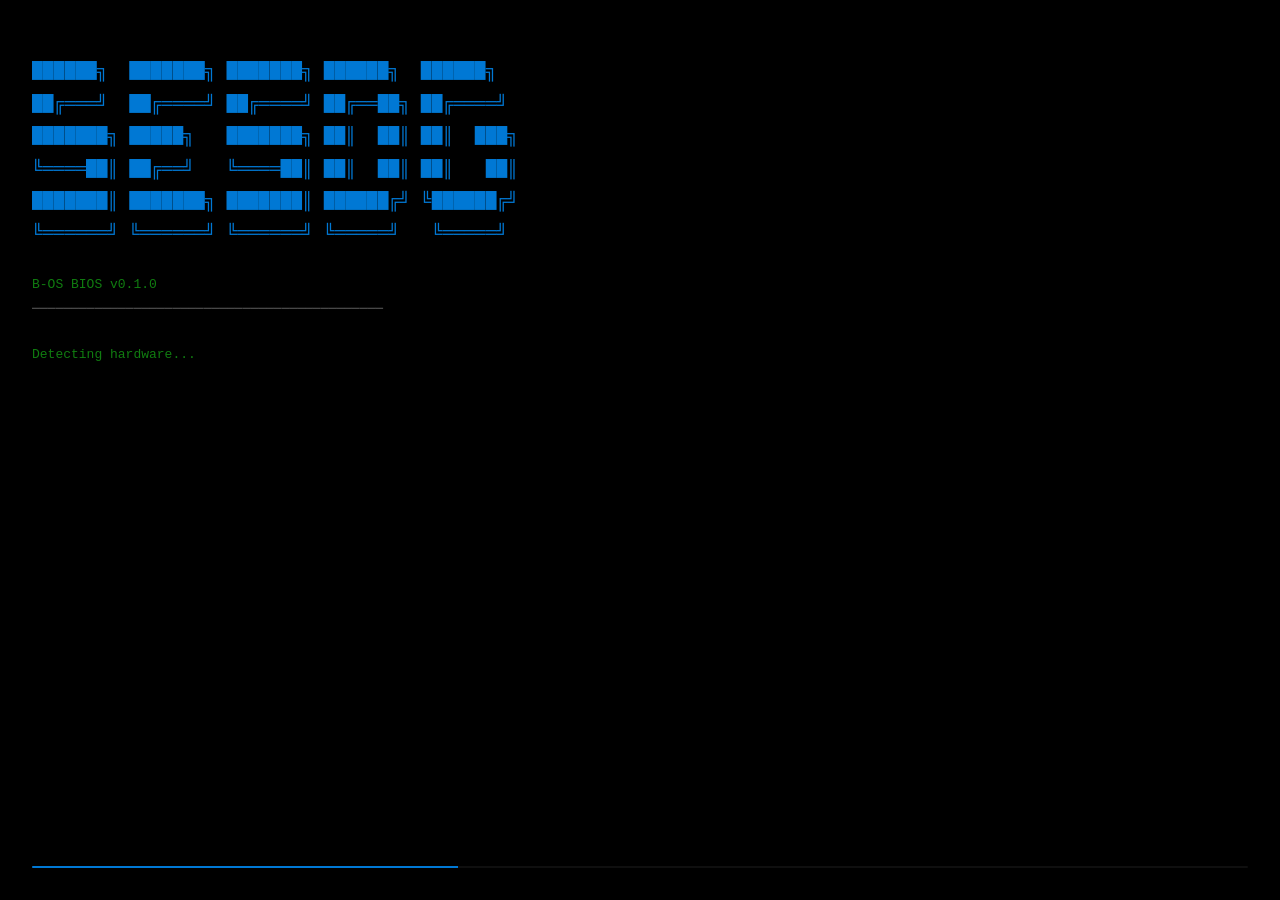
==== os/index.html @ a85a30c1 "fix(os): restore desktop initialization Ultraworked with [Sisyphus](https://github.com/code-yeongyu/" ====
<!DOCTYPE html>
<html lang="en">
<head>
<meta charset="UTF-8">
<meta name="viewport" content="width=device-width, initial-scale=1.0">
<meta name="theme-color" content="#202020">
<meta name="mobile-web-app-capable" content="yes">
<meta name="apple-mobile-web-app-capable" content="yes">
<meta name="apple-mobile-web-app-status-bar-style" content="black-translucent">
<meta name="apple-mobile-web-app-title" content="B-OS">
<link rel="manifest" href="manifest.json">
<title>B-OS Desktop</title>
<link rel="stylesheet" href="css/os.css">
</head>
<body>

<!-- ═══════════════════════════════════════════════════
     MOBILE BLOCK
     ═══════════════════════════════════════════════════ -->
<div id="mobileBlock">
  <div class="mob-icon">&#9881;</div>
  <div class="mob-title">B-OS Requires a Desktop</div>
  <div class="mob-sub">
    This operating system is built for desktop browsers.<br>
    Please open on a device with a screen width of 1024px or more.
  </div>
</div>

<!-- ═══════════════════════════════════════════════════
     BOOT SCREEN
     ═══════════════════════════════════════════════════ -->
<div id="bootOverlay">
  <div id="bootText"></div>
  <div class="boot-progress-wrap"><div class="boot-progress-bar" id="bootProgress"></div></div>
</div>

<!-- ═══════════════════════════════════════════════════
     DESKTOP
     ═══════════════════════════════════════════════════ -->
<div id="desktop">
  <div id="desktopWallpaper"></div>
  <canvas id="particleCanvas"></canvas>
  <div id="desktopGrid"></div>
  <div id="desktopNoise"></div>
  <div id="desktopOrb"></div>
  <div id="desktopIcons"></div>
  <div id="windowContainer"></div>
</div>

<!-- ═══════════════════════════════════════════════════
     EXIT BUTTON
     ═══════════════════════════════════════════════════ -->
<button id="exitButton" aria-label="Exit B-OS" title="Exit B-OS">
  <svg width="16" height="16" viewBox="0 0 24 24" fill="none" stroke="currentColor" stroke-width="2" stroke-linecap="round" stroke-linejoin="round">
    <path d="M9 21H5a2 2 0 01-2-2V5a2 2 0 012-2h4"/>
    <polyline points="16 17 21 12 16 7"/>
    <line x1="21" y1="12" x2="9" y2="12"/>
  </svg>
</button>

<!-- ═══════════════════════════════════════════════════
     CONFIRMATION DIALOG
     ═══════════════════════════════════════════════════ -->
<div id="confirmOverlay">
  <div id="confirmDialog" role="dialog" aria-modal="true" aria-labelledby="confirmTitle" aria-describedby="confirmDescription">
    <div class="dlg-icon">&#9211;</div>
    <div class="dlg-title" id="confirmTitle">Return to host OS?</div>
    <div class="dlg-body" id="confirmDescription">This will close B-OS and navigate back to the landing page.</div>
    <div class="dlg-actions">
      <button class="dlg-btn dlg-btn--yes" id="confirmYes">Yes, Exit</button>
      <button class="dlg-btn dlg-btn--no" id="confirmNo">Stay</button>
    </div>
  </div>
</div>

<div id="shutdownOverlay">
  <div class="shutdown-icon">⏻</div>
  <div id="shutdownText" class="shutdown-msg">Shutting down...</div>
</div>

<div id="loginOverlay">
  <div style="text-align:center;margin-bottom:32px;">
    <div id="lockTime" class="lock-time"></div>
    <div id="lockDate" class="lock-date"></div>
  </div>
  <div id="loginBox">
    <div style="text-align:center;margin-bottom:24px;">
      <div class="lock-avatar">☁️</div>
      <div class="lock-username">B-CLOUD</div>
      <div id="loginMsg" class="lock-subtitle">Sign in to your account</div>
    </div>
    <input id="loginUser" class="login-field" type="text" placeholder="Username">
    <input id="loginPass" class="login-field" type="password" placeholder="Password">
    <button id="loginBtn" class="login-btn">Unlock</button>
    <div id="loginError"></div>
  </div>
</div>

<!-- ═══════════════════════════════════════════════════
     TASKBAR
     ═══════════════════════════════════════════════════ -->
<div id="taskbar">
  <button id="startBtn" aria-label="Open Start menu" title="Start Menu">&#8862;</button>
  <div id="taskbarSearch">
    <span class="taskbar-search-icon">&#128269;</span>
    <input id="searchInput" type="text" placeholder="Type to search..." autocomplete="off">
  </div>
  <div id="taskbarWindows"></div>
  <div id="systemTray">
      <div id="trayNetwork" class="tray-item" title="Network">📶</div>
      <div id="trayVolume" class="tray-item" title="Volume">
        <span id="volIcon">&#128266;</span>
        <div id="volSlider"><input id="volRange" type="range" min="0" max="100" value="70"></div>
      </div>
      <div id="trayBattery" class="tray-item" title="Battery">🔋 100%</div>
      <div id="trayWeather" class="tray-item" title="Weather">
        <span id="weatherIcon">☀️</span>
        <span id="weatherTemp">72°</span>
      </div>
      <div id="trayBackend" title="Backend status">
        <div id="backendDot"></div>
        <span id="backendLabel">offline</span>
        <div id="backendTooltip">Backend: checking...</div>
      </div>
      <div id="trayClock" class="tray-item" title="Click for calendar">00:00:00</div>
      <div id="trayPower" title="Power">
        <span style="font-size:14px;">&#9210;</span>
        <div id="powerMenu">
          <div class="power-item" data-action="lock">🔒 Lock</div>
          <div class="power-item" data-action="sleep">😴 Sleep</div>
          <div class="power-item" data-action="restart">🔄 Restart</div>
          <div class="power-item" data-action="shutdown">⏻ Shut Down</div>
        </div>
      </div>
    </div>
  </div>

  <div id="calendarPopup">
    <div id="calDate" class="cal-title"></div>
    <div id="calGrid" class="cal-grid"></div>
  </div>

  <div id="toastContainer"></div>

  <div id="altTabOverlay">
    <div id="altTabContent"></div>
  </div>

  <div id="desktopContextMenu">
    <div class="ctx-item" data-action="refresh">🔄 Refresh</div>
    <div class="ctx-item" data-action="settings">⚙ Open Settings</div>
    <div class="ctx-sep"></div>
    <div class="ctx-item" data-action="terminal">>_ New Terminal</div>
    <div class="ctx-item" data-action="files">📁 Open Files</div>
  </div>

<!-- ═══════════════════════════════════════════════════
     START MENU
     ═══════════════════════════════════════════════════ -->
<div id="startMenu">
  <div id="startMenuHeader">
    <div class="menu-label">Applications</div>
  </div>
  <div id="startMenuApps"></div>
  <div id="startMenuFooter">
    <span>B-OS v0.1</span>
    <div class="startMenu-power-btn" id="startMenuPower" title="Power options">
      <span class="power-label">⏻ Power</span>
    </div>
  </div>
</div>

<!-- ═══════════════════════════════════════════════════
     API CLIENT
     ═══════════════════════════════════════════════════ -->
<script src="js/api.js"></script>
<script src="js/filesystem.js"></script>
<script src="js/event-bus.js"></script>
<script src="js/process-manager.js"></script>

<!-- ═══════════════════════════════════════════════════
     B-OS CORE
     ═══════════════════════════════════════════════════ -->
<script>
(function() {
  'use strict';

  /* ─────────────────────────────────────────────────
     BOS GLOBAL OBJECT
     ───────────────────────────────────────────────── */
  window.BOS = {
    _windows: {},
    _apps: [],
    _nextId: 1,
    _nextZ: 200,
    _focusedId: null,
    _startMenuOpen: false,

    registerApp: function(app) {
      if (!app || !app.id || !app.name) return false;
      if (this._apps.some(function(e) { return e.id === app.id; })) return false;
      this._apps.push(app);
      this._renderDesktopIcons();
      this._renderStartMenu();
    },

    createWindow: function(opts) {
      /* opts: { title, icon, width, height, content, onClose, x, y } */
      var id = 'win_' + (this._nextId++);
      var w = opts.width || 700;
      var h = opts.height || 480;
      var x = opts.x != null ? opts.x : Math.max(40, (window.innerWidth - w) / 2 + Math.random() * 60 - 30);
      var y = opts.y != null ? opts.y : Math.max(20, (window.innerHeight - h - 48) / 2 + Math.random() * 40 - 20);

      /* Clamp within viewport */
      x = Math.max(0, Math.min(x, window.innerWidth - 100));
      y = Math.max(0, Math.min(y, window.innerHeight - 48 - 80));

      this._windows[id] = {
        id: id,
        title: opts.title || 'Untitled',
        icon: opts.icon || '&#9632;',
        x: x, y: y, w: w, h: h,
        minW: opts.minWidth || 320,
        minH: opts.minHeight || 200,
        content: opts.content || '',
        onClose: opts.onClose || null,
        minimized: false,
        maximized: false,
        prevRect: null
      };

      this._renderWindow(id);
      this._updateTaskbar();
      this._renderDesktopIcons();
      this.focusWindow(id);
      this.closeStartMenu();

      return document.getElementById(id);
    },

    closeWindow: function(id) {
      var win = this._windows[id];
      if (!win) return;
      var el = document.getElementById(id);
      if (el) {
        el.classList.add('closing');
        el.addEventListener('animationend', function() {
          el.remove();
        });
      }
      /* Remove document-level event listeners */
      if (win._docListeners) {
        win._docListeners.forEach(function(l) {
          document.removeEventListener(l.type, l.fn);
        });
      }
      if (win.onClose) win.onClose(id);
      delete this._windows[id];
      if (this._focusedId === id) {
        this._focusedId = null;
        var visibleWins = Object.values(this._windows).filter(function(w) { return !w.minimized; });
        if (visibleWins.length > 0) {
          var topWin = visibleWins.reduce(function(a, b) { return (b._zIdx||0) > (a._zIdx||0) ? b : a; });
          this.focusWindow(topWin.id);
        }
      }
      this._updateTaskbar();
      this._renderDesktopIcons();
    },

    focusWindow: function(id) {
      var win = this._windows[id];
      if (!win || win.minimized) return;

      this._nextZ++;
      win._zIdx = this._nextZ;
      win._lastFocused = Date.now();
      var el = document.getElementById(id);
      if (el) el.style.zIndex = this._nextZ;

      this._focusedId = id;
      document.querySelectorAll('.bos-window').forEach(function(w) {
        w.classList.remove('focused');
      });
      if (el) el.classList.add('focused');

      this._updateTaskbar();
    },

    minimizeWindow: function(id) {
      var self = this;
      var win = this._windows[id];
      if (!win) return;
      var el = document.getElementById(id);
      if (el) {
        el.classList.add('minimizing');
        el.addEventListener('animationend', function handler() {
          el.removeEventListener('animationend', handler);
          el.style.display = 'none';
          el.classList.remove('minimizing');
        });
      }
      win.minimized = true;
      if (this._focusedId === id) {
        this._focusedId = null;
        var found = false;
        Object.keys(this._windows).forEach(function(kid) {
          if (!found && kid !== id && !self._windows[kid].minimized) {
            found = true;
            self.focusWindow(kid);
          }
        });
      }
      this._updateTaskbar();
    },

    restoreWindow: function(id) {
      var win = this._windows[id];
      if (!win) return;
      var el = document.getElementById(id);
      if (el) {
        el.style.display = '';
        el.classList.add('restoring');
        el.addEventListener('animationend', function handler() {
          el.removeEventListener('animationend', handler);
          el.classList.remove('restoring');
        });
      }
      win.minimized = false;
      this.focusWindow(id);
    },

    maximizeWindow: function(id) {
      var win = this._windows[id];
      if (!win) return;
      var el = document.getElementById(id);
      if (!el) return;

      if (win.maximized) {
        if (win.prevRect) { win.x = win.prevRect.x; win.y = win.prevRect.y; win.w = win.prevRect.w; win.h = win.prevRect.h; }
        win.maximized = false;
        this._applyWindowRect(id);
        el.style.borderRadius = '';
        var maxBtn = el.querySelector('.win-max');
        if (maxBtn) { maxBtn.innerHTML = '&#9723;'; maxBtn.title = 'Maximize'; }
      } else {
        win.prevRect = { x: win.x, y: win.y, w: win.w, h: win.h };
        win.x = 0; win.y = 0;
        win.w = window.innerWidth;
        win.h = window.innerHeight - getTaskbarHeight();
        win.maximized = true;
        this._applyWindowRect(id);
        el.style.borderRadius = '0';
        var maxBtn2 = el.querySelector('.win-max');
        if (maxBtn2) { maxBtn2.innerHTML = '&#10064;'; maxBtn2.title = 'Restore'; }
      }
    },

    _applyWindowRect: function(id) {
      var win = this._windows[id];
      var el = document.getElementById(id);
      if (!win || !el) return;
      el.style.left = win.x + 'px';
      el.style.top = win.y + 'px';
      el.style.width = win.w + 'px';
      el.style.height = win.h + 'px';
    },

    setWindowContent: function(id, node) {
      var win = this._windows[id];
      if (!win) return;
      var body = document.querySelector('#' + id + ' .win-body');
      if (!body) return;
      if (typeof node === 'string') {
        win.content = node;
        body.innerHTML = node;
      } else {
        win.content = '';
        body.replaceChildren(node);
      }
    },

    updateWindowTitle: function(id, title) {
      var win = this._windows[id];
      if (!win) return;
      win.title = title;
      var titleEl = document.querySelector('#' + id + ' .win-titlebar-title');
      if (titleEl) titleEl.textContent = title;
      this._updateTaskbar();
    },

    getBackendStatus: function() {
      if (typeof API !== 'undefined' && API.health) {
        return API.health();
      }
      return Promise.resolve({ status: 'offline' });
    },

    /* ── Internal: Render a window ── */
    _renderWindow: function(id) {
      var win = this._windows[id];
      var container = document.getElementById('windowContainer');

      var el = document.createElement('div');
      el.id = id;
      el.className = 'bos-window';
      el.style.left = win.x + 'px';
      el.style.top = win.y + 'px';
      el.style.width = win.w + 'px';
      el.style.height = win.h + 'px';
      el.style.zIndex = this._nextZ;

      el.innerHTML =
        '<div class="win-titlebar" data-win="' + id + '">' +
          '<span class="win-titlebar-icon">' + win.icon + '</span>' +
          '<span class="win-titlebar-title">' + this._escHtml(win.title) + '</span>' +
          '<div class="win-controls">' +
            '<button class="win-ctrl-btn win-min" title="Minimize">&#9472;</button>' +
            '<button class="win-ctrl-btn win-max" title="Maximize">&#9723;</button>' +
            '<button class="win-ctrl-btn win-close" title="Close">&#10005;</button>' +
          '</div>' +
        '</div>' +
        '<div class="win-body">' + win.content + '</div>' +
        '<div class="win-resize n" data-dir="n"></div>' +
        '<div class="win-resize s" data-dir="s"></div>' +
        '<div class="win-resize e" data-dir="e"></div>' +
        '<div class="win-resize w" data-dir="w"></div>' +
        '<div class="win-resize ne" data-dir="ne"></div>' +
        '<div class="win-resize nw" data-dir="nw"></div>' +
        '<div class="win-resize se" data-dir="se"></div>' +
        '<div class="win-resize sw" data-dir="sw"></div>';

      container.appendChild(el);
      this._attachWindowEvents(id, el);
    },

    /* ── Internal: Attach window drag/resize/button events ── */
    _attachWindowEvents: function(id, el) {
      var self = this;
      var win = this._windows[id];
      win._docListeners = [];

      /* Click to focus */
      el.addEventListener('mousedown', function(e) {
        self.focusWindow(id);
        self.closeStartMenu();
      });

      /* Title bar buttons */
      el.querySelector('.win-min').addEventListener('click', function(e) {
        e.stopPropagation();
        self.minimizeWindow(id);
      });

      el.querySelector('.win-max').addEventListener('click', function(e) {
        e.stopPropagation();
        self.maximizeWindow(id);
      });

      el.querySelector('.win-close').addEventListener('click', function(e) {
        e.stopPropagation();
        self.closeWindow(id);
      });

      /* Double-click title to maximize */
      el.querySelector('.win-titlebar').addEventListener('dblclick', function(e) {
        if (e.target.closest('.win-controls')) return;
        self.maximizeWindow(id);
      });

      /* Dragging */
      var titlebar = el.querySelector('.win-titlebar');
      var dragging = false;
      var dragOffsetX, dragOffsetY;

      titlebar.addEventListener('mousedown', function(e) {
        if (e.target.closest('.win-controls')) return;
        if (win.maximized) return;
        dragging = true;
        dragOffsetX = e.clientX - win.x;
        dragOffsetY = e.clientY - win.y;
        document.body.style.cursor = 'grabbing';
        e.preventDefault();
      });

      var dragMove = function(e) {
        if (!dragging) return;
        win.x = Math.max(-win.w + 100, Math.min(window.innerWidth - 100, e.clientX - dragOffsetX));
        win.y = Math.max(0, Math.min(window.innerHeight - 48 - 32, e.clientY - dragOffsetY));
        el.style.left = win.x + 'px';
        el.style.top = win.y + 'px';
      };
      var dragUp = function() {
        if (dragging) {
          dragging = false;
          document.body.style.cursor = '';
        }
      };
      document.addEventListener('mousemove', dragMove);
      document.addEventListener('mouseup', dragUp);
      win._docListeners.push({ type: 'mousemove', fn: dragMove });
      win._docListeners.push({ type: 'mouseup', fn: dragUp });

      /* Resizing */
      var resizeHandles = el.querySelectorAll('.win-resize');
      resizeHandles.forEach(function(handle) {
        var dir = handle.getAttribute('data-dir');
        var resizing = false;
        var startX, startY, startW, startH, startLeft, startTop;

        handle.addEventListener('mousedown', function(e) {
          if (win.maximized) return;
          resizing = true;
          startX = e.clientX;
          startY = e.clientY;
          startW = win.w;
          startH = win.h;
          startLeft = win.x;
          startTop = win.y;
          e.preventDefault();
          e.stopPropagation();
        });

        var resizeMove = function(e) {
          if (!resizing) return;
          var dx = e.clientX - startX;
          var dy = e.clientY - startY;

          if (dir.indexOf('e') !== -1) {
            win.w = Math.max(win.minW, startW + dx);
          }
          if (dir.indexOf('w') !== -1) {
            var newW = Math.max(win.minW, startW - dx);
            win.x = startLeft + (startW - newW);
            win.w = newW;
          }
          if (dir.indexOf('s') !== -1) {
            win.h = Math.max(win.minH, startH + dy);
          }
          if (dir.indexOf('n') !== -1) {
            var newH = Math.max(win.minH, startH - dy);
            win.y = startTop + (startH - newH);
            win.h = newH;
          }

          el.style.left = win.x + 'px';
          el.style.top = win.y + 'px';
          el.style.width = win.w + 'px';
          el.style.height = win.h + 'px';
        };
        var resizeUp = function() {
          resizing = false;
        };
        document.addEventListener('mousemove', resizeMove);
        document.addEventListener('mouseup', resizeUp);
        win._docListeners.push({ type: 'mousemove', fn: resizeMove });
        win._docListeners.push({ type: 'mouseup', fn: resizeUp });
      });
    },

    /* ── Internal: Render desktop icons from registered apps ── */
    _renderDesktopIcons: function() {
      var container = document.getElementById('desktopIcons');
      container.innerHTML = '';
      var self = this;
      this._apps.forEach(function(app) {
        var icon = document.createElement('div');
        icon.className = 'desktop-icon';
        icon.innerHTML =
          '<div class="icon-glyph">' + (app.icon || '&#9632;') + '</div>' +
          '<div class="icon-label">' + self._escHtml(app.name) + '</div>';
        icon.addEventListener('click', function() {
          if (app.launch) app.launch();
        });
        container.appendChild(icon);
      });
    },

    /* ── Internal: Render start menu apps ── */
    _renderStartMenu: function() {
      var container = document.getElementById('startMenuApps');
      container.innerHTML = '';
      var self = this;
      this._apps.forEach(function(app) {
        var item = document.createElement('div');
        item.className = 'start-menu-app';
        item.innerHTML =
          '<div class="sma-icon">' + (app.icon || '&#9632;') + '</div>' +
          '<div class="sma-name">' + self._escHtml(app.name) + '</div>' +
          (app.category ? '<div class="sma-cat">' + self._escHtml(app.category) + '</div>' : '');
        item.addEventListener('click', function() {
          self.closeStartMenu();
          if (app.launch) app.launch();
        });
        container.appendChild(item);
      });
    },

    /* ── Internal: Update taskbar buttons ── */
    _updateTaskbar: function() {
      var container = document.getElementById('taskbarWindows');
      container.innerHTML = '';
      var self = this;
      Object.keys(this._windows).forEach(function(id) {
        var win = self._windows[id];
        var btn = document.createElement('div');
        btn.className = 'taskbar-win-btn' + (self._focusedId === id && !win.minimized ? ' focused' : '');
        btn.innerHTML =
          '<span class="tb-icon">' + win.icon + '</span>' +
          '<span class="tb-title">' + self._escHtml(win.title) + '</span>';
        btn.addEventListener('click', function() {
          if (win.minimized) {
            self.restoreWindow(id);
          } else if (self._focusedId === id) {
            self.minimizeWindow(id);
          } else {
            self.focusWindow(id);
          }
        });
        container.appendChild(btn);
      });
    },

    /* ── Internal: Start menu toggle ── */
    toggleStartMenu: function() {
      if (this._startMenuOpen) {
        this.closeStartMenu();
      } else {
        this.openStartMenu();
      }
    },

    openStartMenu: function() {
      this._startMenuOpen = true;
      document.getElementById('startMenu').classList.add('open');
      document.getElementById('startBtn').classList.add('active');
    },

    closeStartMenu: function() {
      this._startMenuOpen = false;
      document.getElementById('startMenu').classList.remove('open');
      document.getElementById('startBtn').classList.remove('active');
    },

    /* ── Utility ── */
    _escHtml: function(str) {
      var div = document.createElement('div');
      div.textContent = str;
      return div.innerHTML;
    }
  };

  function getTaskbarHeight() {
    return parseFloat(getComputedStyle(document.documentElement).getPropertyValue('--taskbar-h')) || 48;
  }

  window.addEventListener('resize', function() {
    Object.values(BOS._windows).forEach(function(win) {
      if (!win.maximized) return;
      win.w = window.innerWidth;
      win.h = window.innerHeight - getTaskbarHeight();
      BOS._applyWindowRect(win.id);
    });
  });

  /* ─────────────────────────────────────────────────
     BOOT SEQUENCE
     ───────────────────────────────────────────────── */
  var bootLines = [
    { text: '', cls: '' },
    { text: '██████╗  ███████╗ ███████╗ ██████╗  ██████╗  ', cls: 'logo' },
    { text: '██╔═══╝  ██╔════╝ ██╔════╝ ██╔══██╗ ██╔════╝  ', cls: 'logo' },
    { text: '███████╗ █████╗   ███████╗ ██║  ██║ ██║  ███╗ ', cls: 'logo' },
    { text: '╚════██║ ██╔══╝   ╚════██║ ██║  ██║ ██║   ██║ ', cls: 'logo' },
    { text: '███████║ ███████╗ ███████║ ██████╔╝ ╚██████╔╝ ', cls: 'logo' },
    { text: '╚══════╝ ╚══════╝ ╚══════╝ ╚═════╝   ╚═════╝  ', cls: 'logo' },
    { text: '', cls: '' },
    { text: 'B-OS BIOS v0.1.0', cls: '' },
    { text: '─────────────────────────────────────────────', cls: 'dim' },
    { text: '', cls: '' },
    { text: 'Detecting hardware...', cls: '' },
    { text: '  CPU:     Web Runtime Engine', cls: 'dim' },
    { text: '  RAM:     ' + (navigator.deviceMemory || '?') + ' GB allocated', cls: 'dim' },
    { text: '  Display: ' + window.innerWidth + 'x' + window.innerHeight, cls: 'dim' },
    { text: '  Browser: ' + navigator.userAgent.split(') ').pop(), cls: 'dim' },
    { text: '', cls: '' },
    { text: 'Loading kernel modules..........', cls: '' },
    { text: '  [OK] Window Manager (bwm)', cls: 'ok' },
    { text: '  [OK] Virtual File System (vfs)', cls: 'ok' },
    { text: '  [OK] Terminal (bsh)', cls: 'ok' },
    { text: '  [OK] Desktop Environment (bde)', cls: 'ok' },
    { text: '', cls: '' },
      { text: 'Connecting to backend...........', cls: '' },
      { text: '  [....] API gateway check pending', cls: 'dim', id: 'bootBackendStatus' },
      { text: '', cls: '' },
    { text: 'Initializing applications.......', cls: '' },
    { text: '  [OK] App registry loaded', cls: 'ok' },
    { text: '', cls: '' },
    { text: 'All systems nominal. Welcome.', cls: '' },
    { text: '', cls: '' },
    { text: 'Launching desktop...', cls: '' },
    { text: '', cls: '' },
    { text: '> _', cls: '' }
  ];

  var bootText = document.getElementById('bootText');
  var bootProgress = document.getElementById('bootProgress');
  var bootOverlay = document.getElementById('bootOverlay');
  var bootIndex = 0;
  var totalBootTime = 2800;
  var lineInterval = totalBootTime / bootLines.length;

  function typeBootLine() {
    if (bootIndex < bootLines.length) {
      var line = bootLines[bootIndex];
      var span = document.createElement('span');
      if (line.cls) { span.className = line.cls; }
      if (line.id) { span.id = line.id; }
      span.textContent = line.text + '\n';
      bootText.appendChild(span);

      /* Keep scrolled to bottom */
      bootText.scrollTop = bootText.scrollHeight;

      bootProgress.style.width = Math.round(((bootIndex + 1) / bootLines.length) * 100) + '%';
      bootIndex++;
      setTimeout(typeBootLine, lineInterval);
    } else {
      setTimeout(function() {
        bootOverlay.classList.add('hidden');
        document.getElementById('desktop').classList.add('visible');
        document.getElementById('taskbar').classList.add('visible');
        document.getElementById('exitButton').classList.add('visible');
        try { initParticles(); } catch(e) {}
        restoreSettings();
        requestFullscreen();
        if (typeof API !== 'undefined' && API.health) {
          API.health().then(function(r) {
            var line = document.getElementById('bootBackendStatus');
            if (!line) return;
            if (r.status === 'ok') {
              line.textContent = '  [OK] API gateway reachable';
              line.className = 'ok';
            } else {
              line.textContent = '  [WARN] Backend offline';
              line.className = 'warn';
            }
          }).catch(function() {
            var line2 = document.getElementById('bootBackendStatus');
            if (line2) { line2.textContent = '  [WARN] Backend unreachable'; line2.className = 'warn'; }
          });
        }
      }, 500);
    }
  }

  setTimeout(typeBootLine, 200);

  /* ─────────────────────────────────────────────────
     THEME / WALLPAPER / FONT — Applied from Settings
     ───────────────────────────────────────────────── */

  /* Theme definitions — used by both index.html and Settings app */
  var THEME_MAP = {
    windows:   { accent: '#0078d4', secondary: '#005a9e' },
    cyberpunk: { accent: '#00f0ff', secondary: '#ff00ff' },
    aurora:    { accent: '#00ff88', secondary: '#ffaa00' },
    dark:      { accent: '#9999cc', secondary: '#555580' }
  };

  function applyTheme(theme) {
    var root = document.documentElement;
    var t = THEME_MAP[theme] || THEME_MAP.windows;
    root.style.setProperty('--cyan', t.accent);
    root.style.setProperty('--cyan-dim', t.accent + '66');
    root.style.setProperty('--cyan-ghost', t.accent + '18');
    root.style.setProperty('--magenta', t.secondary);
    root.style.setProperty('--magenta-dim', t.secondary + '55');
    root.style.setProperty('--magenta-ghost', t.secondary + '12');
    /* Also update accent-dependent colors */
    root.style.setProperty('--win-border-active', t.accent);
  }
  window.applyTheme = applyTheme;

  function applyWallpaper(wp) {
    var wallpaper = document.getElementById('desktopWallpaper');
    var canvas = document.getElementById('particleCanvas');
    var grid = document.getElementById('desktopGrid');
    var noise = document.getElementById('desktopNoise');
    var orb = document.getElementById('desktopOrb');

    /* Remove all wp-* classes */
    if (wallpaper) {
      wallpaper.className = '';
    }

    if (wp === 'solid-blue') {
      /* Windows default — solid dark blue gradient */
      if (wallpaper) wallpaper.style.background = '';
      if (canvas) canvas.style.display = 'none';
      if (grid) grid.style.display = 'none';
      if (noise) noise.style.display = 'none';
      if (orb) orb.style.display = 'none';
    } else if (wp === 'particles') {
      if (wallpaper) { wallpaper.className = 'wp-particles'; wallpaper.style.background = ''; }
      if (canvas) canvas.style.display = '';
      if (grid) grid.style.display = '';
      if (noise) noise.style.display = '';
      if (orb) orb.style.display = '';
    } else if (wp === 'grid') {
      if (wallpaper) { wallpaper.className = 'wp-grid'; wallpaper.style.background = ''; }
      if (canvas) canvas.style.display = 'none';
      if (grid) grid.style.display = '';
      if (noise) noise.style.display = 'none';
      if (orb) orb.style.display = 'none';
    } else {
      /* 'none' or unknown */
      if (wallpaper) { wallpaper.className = 'wp-none'; wallpaper.style.background = ''; }
      if (canvas) canvas.style.display = 'none';
      if (grid) grid.style.display = 'none';
      if (noise) noise.style.display = 'none';
      if (orb) orb.style.display = 'none';
    }
  }
  window.applyWallpaper = applyWallpaper;

  function applyFontSize(size) {
    document.documentElement.style.setProperty('--text-base', size + 'px');
    /* Propagate to all existing app windows and their content */
    document.querySelectorAll('.bos-app, .win-body').forEach(function(el) {
      el.style.fontSize = size + 'px';
    });
  }
  window.applyFontSize = applyFontSize;

  function restoreSettings() {
    try {
      var raw = localStorage.getItem('bos-settings');
      if (!raw) return;
      var s = JSON.parse(raw);
      if (s.theme) applyTheme(s.theme);
      if (s.wallpaper) applyWallpaper(s.wallpaper);
      if (s.fontSize) applyFontSize(s.fontSize);
    } catch(e) {}
  }

  function requestFullscreen() {
    var el = document.documentElement;
    if (el.requestFullscreen) {
      el.requestFullscreen().catch(function(){});
    } else if (el.webkitRequestFullscreen) {
      el.webkitRequestFullscreen();
    }
  }

  /* ─────────────────────────────────────────────────
     PARTICLE CANVAS
     ───────────────────────────────────────────────── */
  var particlesRunning = true;
  function initParticles() {
    var canvas = document.getElementById('particleCanvas');
    var ctx = canvas.getContext('2d');
    var particles = [];
    var PARTICLE_COUNT = 50;
    var W, H;

    function resize() {
      W = canvas.width = window.innerWidth;
      H = canvas.height = window.innerHeight - 48;
    }

    resize();
    window.addEventListener('resize', resize);

    for (var i = 0; i < PARTICLE_COUNT; i++) {
      particles.push({
        x: Math.random() * W,
        y: Math.random() * H,
        r: Math.random() * 1.5 + 0.5,
        vx: (Math.random() - 0.5) * 0.3,
        vy: (Math.random() - 0.5) * 0.3,
        alpha: Math.random() * 0.4 + 0.1,
        color: Math.random() > 0.7 ? '#ff00ff' : '#00f0ff'
      });
    }

    function draw() {
      requestAnimationFrame(draw);
      if (!particlesRunning) return;
      if (document.hidden) return;
      if (canvas.style.display === 'none') return;
      ctx.clearRect(0, 0, W, H);
      particles.forEach(function(p) {
        p.x += p.vx;
        p.y += p.vy;
        if (p.x < 0) p.x = W;
        if (p.x > W) p.x = 0;
        if (p.y < 0) p.y = H;
        if (p.y > H) p.y = 0;
        ctx.beginPath();
        ctx.arc(p.x, p.y, p.r, 0, Math.PI * 2);
        ctx.fillStyle = p.color;
        ctx.globalAlpha = p.alpha;
        ctx.fill();
      });
      ctx.globalAlpha = 1;

      /* Draw faint connecting lines between nearby particles */
      for (var i = 0; i < particles.length; i++) {
        for (var j = i + 1; j < particles.length; j++) {
          var dx = particles[i].x - particles[j].x;
          var dy = particles[i].y - particles[j].y;
          var dist = Math.sqrt(dx * dx + dy * dy);
          if (dist < 120) {
            ctx.beginPath();
            ctx.moveTo(particles[i].x, particles[i].y);
            ctx.lineTo(particles[j].x, particles[j].y);
            ctx.strokeStyle = '#00f0ff';
            ctx.globalAlpha = 0.04 * (1 - dist / 120);
            ctx.lineWidth = 0.5;
            ctx.stroke();
          }
        }
      }
      ctx.globalAlpha = 1;
    }

    draw();
  }

  /* ─────────────────────────────────────────────────
     CLOCK
     ───────────────────────────────────────────────── */
  var clockEl = document.getElementById('trayClock');
  function updateClock() {
    var now = new Date();
    var h = String(now.getHours()).padStart(2, '0');
    var m = String(now.getMinutes()).padStart(2, '0');
    var s = String(now.getSeconds()).padStart(2, '0');
    clockEl.textContent = h + ':' + m + ':' + s;
  }
  updateClock();
  setInterval(updateClock, 1000);

  /* ─────────────────────────────────────────────────
     BACKEND STATUS POLLING
     ───────────────────────────────────────────────── */
  var backendDot = document.getElementById('backendDot');
  var backendLabel = document.getElementById('backendLabel');
  var backendTooltip = document.getElementById('backendTooltip');

  function pollBackend() {
    BOS.getBackendStatus().then(function(res) {
      if (res && res.status === 'ok') {
        backendDot.classList.add('online');
        backendLabel.textContent = 'online';
        backendTooltip.textContent = 'Backend: Connected';
      } else {
        backendDot.classList.remove('online');
        backendLabel.textContent = 'offline';
        backendTooltip.textContent = 'Backend: Offline';
      }
    }).catch(function() {
      backendDot.classList.remove('online');
      backendLabel.textContent = 'offline';
      backendTooltip.textContent = 'Backend: Unreachable';
    }).finally(function() {
      setTimeout(pollBackend, 5000);
    });
  }

  pollBackend();

  /* ─────────────────────────────────────────────────
     START MENU
     ───────────────────────────────────────────────── */
  document.getElementById('startBtn').addEventListener('click', function(e) {
    e.stopPropagation();
    BOS.toggleStartMenu();
  });

  document.getElementById('startMenuPower').addEventListener('click', function(e) {
    e.stopPropagation();
    BOS.closeStartMenu();
    powerMenu.classList.toggle('open');
  });

  /* Close start menu on outside click — now handled in power menu click handler */

  /* ─────────────────────────────────────────────────
     EXIT BUTTON
     ───────────────────────────────────────────────── */
  document.getElementById('exitButton').addEventListener('click', function() {
    document.getElementById('confirmOverlay').classList.add('active');
  });

  document.getElementById('confirmYes').addEventListener('click', function() {
    window.location.href = '../index.html';
  });

  document.getElementById('confirmNo').addEventListener('click', function() {
    document.getElementById('confirmOverlay').classList.remove('active');
  });

  document.getElementById('confirmOverlay').addEventListener('click', function(e) {
    if (e.target === this) {
      this.classList.remove('active');
    }
  });

  /* ─────────────────────────────────────────────────
     TASKBAR SEARCH
     ───────────────────────────────────────────────── */
  var searchInput = document.getElementById('searchInput');
  searchInput.addEventListener('input', function() {
    var q = this.value.toLowerCase().trim();
    var apps = document.querySelectorAll('.desktop-icon, .start-menu-app');
    apps.forEach(function(app) {
      var name = (app.querySelector('.icon-label, .sma-name') || {}).textContent || '';
      if (q && !name.toLowerCase().includes(q)) {
        app.classList.add('search-hidden');
      } else {
        app.classList.remove('search-hidden');
      }
    });
  });

  document.addEventListener('keydown', function(e) {
    if (e.target === searchInput) return;
    if (e.key.length === 1 && !e.ctrlKey && !e.metaKey && !e.altKey) {
      searchInput.focus();
    }
  });

  /* ─────────────────────────────────────────────────
     WEATHER WIDGET
     ───────────────────────────────────────────────── */
  var weatherIcon = document.getElementById('weatherIcon');
  var weatherTemp = document.getElementById('weatherTemp');
  function getWeatherIcon(code) {
    if (code === 0) return '☀️';
    if (code === 1 || code === 2) return '🌤️';
    if (code === 3) return '☁️';
    if (code === 45 || code === 48) return '🌫️';
    if ([51,53,55,56,57].indexOf(code)>=0) return '🌦️';
    if ([61,63,65,66,67,80,81,82].indexOf(code)>=0) return '🌧️';
    if ([71,73,75,77,85,86].indexOf(code)>=0) return '🌨️';
    if ([95,96,99].indexOf(code)>=0) return '⛈️';
    return '🌡️';
  }

  if (navigator.onLine) {
    fetch('https://api.open-meteo.com/v1/forecast?latitude=40.7&longitude=-74&current_weather=true&temperature_unit=fahrenheit&timezone=auto')
      .then(function(r) { return r.json(); })
      .then(function(data) {
          if (data.current_weather) {
            var code = data.current_weather.weathercode;
            weatherIcon.textContent = getWeatherIcon(code);
            weatherTemp.textContent = Math.round(data.current_weather.temperature) + '°F';
        }
      })
      .catch(function() {});
  }

  /* ─────────────────────────────────────────────────
     POWER MENU
     ───────────────────────────────────────────────── */
  var powerBtn = document.getElementById('trayPower');
  var powerMenu = document.getElementById('powerMenu');
  powerBtn.addEventListener('click', function(e) {
    e.stopPropagation();
    powerMenu.classList.toggle('open');
  });
  document.addEventListener('click', function(e) {
    if (!e.target.closest('#trayPower')) powerMenu.classList.remove('open');
    if (!e.target.closest('#startMenu') && !e.target.closest('#startBtn')) {
      BOS.closeStartMenu();
    }
  });

  powerMenu.querySelectorAll('.power-item').forEach(function(item) {
    item.addEventListener('click', function() {
      var action = this.dataset.action;
      powerMenu.classList.remove('open');
      if (action === 'lock') {
        showLogin('Locked');
      } else if (action === 'sleep') {
        document.getElementById('shutdownOverlay').classList.add('active');
        document.getElementById('shutdownText').textContent = 'Sleeping...';
        setTimeout(function() {
          document.getElementById('shutdownOverlay').classList.remove('active');
          showLogin('Wake from sleep');
        }, 2000);
      } else if (action === 'restart') {
        document.getElementById('shutdownOverlay').classList.add('active');
        document.getElementById('shutdownText').textContent = 'Restarting...';
        setTimeout(function() { location.reload(); }, 2000);
      } else if (action === 'shutdown') {
        var overlay = document.getElementById('shutdownOverlay');
        overlay.classList.add('active');
        document.getElementById('shutdownText').textContent = 'Shutting down...';
        setTimeout(function() {
          document.getElementById('desktop').style.display = 'none';
          document.getElementById('taskbar').style.display = 'none';
          overlay.innerHTML = '<div class="shutdown-icon">⏻</div><div class="shutdown-msg">B-OS is powered off</div><button id="powerOn" class="power-on-btn">Power On</button>';
          document.getElementById('powerOn').addEventListener('click', function() { location.reload(); });
        }, 1500);
      }
    });
  });

  /* ─────────────────────────────────────────────────
     B-CLOUD LOGIN / SIGNUP
     ───────────────────────────────────────────────── */
  var loginOverlay = document.getElementById('loginOverlay');
  var loginMsg = document.getElementById('loginMsg');
  var loginError = document.getElementById('loginError');

  function showLogin(msg) {
    loginMsg.textContent = msg || 'Sign in to unlock';
    updateLockClock();
    loginOverlay.classList.add('active');
    document.getElementById('loginUser').focus();
  }
  function updateLockClock() {
    var now = new Date();
    document.getElementById('lockTime').textContent = now.toLocaleTimeString('en-US',{hour:'2-digit',minute:'2-digit'});
    document.getElementById('lockDate').textContent = now.toLocaleDateString('en-US',{weekday:'long',month:'long',day:'numeric'});
  }
  var lockClockInterval = null;
  var origShowLogin = showLogin;
  showLogin = function(msg) {
    origShowLogin(msg);
    if (lockClockInterval) clearInterval(lockClockInterval);
    lockClockInterval = setInterval(updateLockClock, 10000);
  };
  function hideLogin() {
    loginOverlay.classList.remove('active');
    document.getElementById('loginUser').value = '';
    document.getElementById('loginPass').value = '';
    loginError.style.display = 'none';
    if (lockClockInterval) { clearInterval(lockClockInterval); lockClockInterval = null; }
  }

  async function hashPassword(password, salt) {
    var data = new TextEncoder().encode(salt + ':' + password);
    var digest = await crypto.subtle.digest('SHA-256', data);
    return Array.from(new Uint8Array(digest)).map(function(b){return b.toString(16).padStart(2,'0');}).join('');
  }

  function generateSalt() {
    return Array.from(crypto.getRandomValues(new Uint8Array(16))).map(function(b){return b.toString(16).padStart(2,'0');}).join('');
  }

  document.getElementById('loginBtn').addEventListener('click', async function() {
    var user = document.getElementById('loginUser').value.trim();
    var pass = document.getElementById('loginPass').value.trim();
    if (!user || !pass) {
      loginError.textContent = 'Enter username and password.';
      loginError.style.display = 'block';
      return;
    }
    try {
      var stored = JSON.parse(localStorage.getItem('bos-user-' + user));
      if (stored && stored.hash) {
        var hash = await hashPassword(pass, stored.salt);
        if (hash === stored.hash) {
          loginError.style.display = 'none';
          hideLogin();
        } else {
          loginError.textContent = 'Invalid password.';
          loginError.style.display = 'block';
        }
      } else {
        loginError.textContent = 'Account not found.';
        loginError.style.display = 'block';
      }
    } catch(e) {
      loginError.textContent = 'Login error. Try again.';
      loginError.style.display = 'block';
    }
  });

  document.getElementById('loginPass').addEventListener('keydown', function(e) {
    if (e.key === 'Enter') document.getElementById('loginBtn').click();
  });

  /* Remove old document click handler (now combined with power menu) */

  /* ─────────────────────────────────────────────────
     VOLUME CONTROL
     ───────────────────────────────────────────────── */
  var volRange = document.getElementById('volRange');
  volRange.addEventListener('input', function() {
    var v = parseInt(this.value);
    var icon = document.getElementById('volIcon');
    if (v === 0) icon.textContent = '🔇';
    else if (v < 33) icon.textContent = '🔈';
    else if (v < 66) icon.textContent = '🔉';
    else icon.textContent = '🔊';
  });

  /* ─────────────────────────────────────────────────
     CALENDAR FLYOUT
     ───────────────────────────────────────────────── */
  var calPopup = document.getElementById('calendarPopup');
  var calDate = document.getElementById('calDate');
  var calGrid = document.getElementById('calGrid');
  var days = ['Sun','Mon','Tue','Wed','Thu','Fri','Sat'];
  function renderCalendar() {
    var now = new Date();
    calDate.textContent = now.toLocaleDateString('en-US', { month:'long', year:'numeric' });
    var html = days.map(function(d) { return '<div class="cal-header">'+d+'</div>'; }).join('');
    var first = new Date(now.getFullYear(), now.getMonth(), 1).getDay();
    var daysIn = new Date(now.getFullYear(), now.getMonth()+1, 0).getDate();
    for (var i = 0; i < first; i++) html += '<div></div>';
    for (var d = 1; d <= daysIn; d++) {
      var cls = d === now.getDate() ? ' cal-today' : '';
      html += '<div class="'+cls+'">'+d+'</div>';
    }
    calGrid.innerHTML = html;
  }
  document.getElementById('trayClock').addEventListener('click', function(e) {
    e.stopPropagation();
    renderCalendar();
    calPopup.classList.toggle('open');
  });
  document.addEventListener('click', function(e) {
    if (!e.target.closest('#calendarPopup') && !e.target.closest('#trayClock')) {
      calPopup.classList.remove('open');
    }
  });

  /* ─────────────────────────────────────────────────
     DESKTOP RIGHT-CLICK
     ───────────────────────────────────────────────── */
  var ctxMenu = document.getElementById('desktopContextMenu');
  document.getElementById('desktop').addEventListener('contextmenu', function(e) {
    if (e.target.closest('.bos-window')) return;
    e.preventDefault();
    ctxMenu.style.display = 'block';
    ctxMenu.style.left = Math.min(e.clientX, window.innerWidth - 180) + 'px';
    ctxMenu.style.top = Math.min(e.clientY, window.innerHeight - 220) + 'px';
  });
  document.addEventListener('click', function() { ctxMenu.style.display = 'none'; });
  ctxMenu.querySelectorAll('.ctx-item').forEach(function(item) {
    item.addEventListener('click', function() {
      var a = this.dataset.action;
      if (a === 'refresh') location.reload();
      if (a === 'settings' || a === 'terminal' || a === 'files') {
        BOS._apps.forEach(function(app) {
          if (app.id === a || (a==='terminal'&&app.id==='terminal') || (a==='files'&&app.id==='files')) app.launch();
        });
      }
    });
  });

  /* ─────────────────────────────────────────────────
     ALT+TAB WINDOW SWITCHER
     ───────────────────────────────────────────────── */
  var altTabOpen = false;
  var altTabIdx = 0;
  var altTabWindows = [];
  var altTabOverlay = document.getElementById('altTabOverlay');
  var altTabContent = document.getElementById('altTabContent');
  function showAltTab() {
    var wins = Object.values(BOS._windows).sort(function(a, b) { return (b._lastFocused||0) - (a._lastFocused||0); });
    if (!wins.length) return;
    altTabWindows = wins;
    altTabOpen = true;
    altTabIdx = 0;
    altTabOverlay.classList.add('active');
    renderAltTab();
  }
  function renderAltTab() {
    altTabContent.replaceChildren();
    altTabWindows.forEach(function(w, i) {
      var item = document.createElement('div');
      item.className = 'alt-tab-item' + (i === altTabIdx ? ' selected' : '') + (w.minimized ? ' minimized' : '');
      var iconEl = document.createElement('div');
      iconEl.textContent = w.icon || '■';
      var titleEl = document.createElement('div');
      titleEl.style.fontSize = '11px';
      titleEl.textContent = w.title;
      item.appendChild(iconEl);
      item.appendChild(titleEl);
      altTabContent.appendChild(item);
    });
  }
  function hideAltTab() {
    altTabOpen = false;
    altTabOverlay.classList.remove('active');
    if (altTabWindows[altTabIdx]) {
      var w = altTabWindows[altTabIdx];
      if (w.minimized) BOS.restoreWindow(w.id);
      BOS.focusWindow(w.id);
    }
    altTabWindows = [];
  }

  /* ─────────────────────────────────────────────────
     NOTIFICATIONS
     ───────────────────────────────────────────────── */
  window.showToast = function(title, msg) {
    var container = document.getElementById('toastContainer');
    var toast = document.createElement('div');
    toast.className = 'toast';
    var h = document.createElement('strong');
    h.textContent = title;
    var b = document.createElement('span');
    b.style.cssText = 'color:#999;font-size:11px;';
    b.textContent = msg;
    toast.appendChild(h);
    toast.appendChild(document.createElement('br'));
    toast.appendChild(b);
    container.appendChild(toast);
    setTimeout(function() { toast.classList.add('out'); }, 3000);
    setTimeout(function() { toast.remove(); }, 3600);
  };

  /* ─────────────────────────────────────────────────
     KEYBOARD SHORTCUTS
     ───────────────────────────────────────────────── */
  document.addEventListener('keydown', function(e) {
    if (loginOverlay.classList.contains('active')) { if (e.key === 'Enter') return; return; }
    if (e.key === 'Escape') {
      if (document.activeElement === searchInput && searchInput.value) {
        searchInput.value = '';
        searchInput.dispatchEvent(new Event('input'));
        searchInput.blur();
        return;
      }
      BOS.closeStartMenu();
      document.getElementById('confirmOverlay').classList.remove('active');
      calPopup.classList.remove('open');
      powerMenu.classList.remove('open');
    }
    if (e.altKey && e.key === 'Tab') {
      e.preventDefault();
      if (!altTabOpen) { showAltTab(); }
      else {
        altTabIdx = e.shiftKey ? (altTabIdx - 1 + altTabWindows.length) % altTabWindows.length : (altTabIdx + 1) % altTabWindows.length;
        renderAltTab();
      }
    }
    if (e.key === 'Meta' || (e.ctrlKey && e.key === 'Escape')) {
      BOS.toggleStartMenu();
    }
  });
  document.addEventListener('keyup', function(e) {
    if (e.key === 'Alt' && altTabOpen) { hideAltTab(); }
  });

  /* ─────────────────────────────────────────────────
     WINDOW SNAPPING (drag to edges)
     ───────────────────────────────────────────────── */
  document.addEventListener('mouseup', function(e) {
    setTimeout(function() {
      if (!BOS._focusedId) return;
      var id = BOS._focusedId;
      var w = BOS._windows[id];
      if (!w || w.maximized) return;
      var H = window.innerHeight - 48;
      var HW = window.innerWidth / 2;
      if (w.x <= 5 && w.y <= 5 && w.w > HW * 0.8) { w.x=0; w.y=0; w.w=HW; w.h=H; BOS._applyWindowRect(id); }
      else if (w.x + w.w >= window.innerWidth - 5 && w.y <= 5) { w.x=HW; w.y=0; w.w=HW; w.h=H; BOS._applyWindowRect(id); }
      else if (w.y <= 5 && w.h > H * 0.8) { w.x=0; w.y=0; w.w=window.innerWidth; w.h=H; BOS._applyWindowRect(id); }
    }, 100);
  });

})();
</script>

<!-- ═══════════════════════════════════════════════════
     APPS REGISTRY (loaded after BOS is defined)
     ═══════════════════════════════════════════════════ -->
<script src="js/apps.js"></script>

</body>
</html>
---- os/css/os.css ----
/* ═══════════════════════════════════════════════════════
   DESIGN SYSTEM — B-OS Windows Desktop Dark
   ═══════════════════════════════════════════════════════ */
:root {
  /* Core palette — Windows Desktop Dark */
  --void:        #202020;
  --abyss:       #2b2b2b;
  --deep:        #333333;
  --surface:     #2b2b2b;
  --elevated:    #383838;

  /* Accent colors — Windows Blue */
  --cyan:        #0078d4;
  --cyan-dim:    #0078d466;
  --cyan-ghost:  #0078d418;
  --magenta:     #0078d4;
  --magenta-dim: #0078d455;
  --magenta-ghost:#0078d412;
  --green:       #107c10;
  --green-dim:   #107c1044;
  --amber:       #ffb900;
  --amber-dim:   #ffb90044;
  --red:         #e81123;
  --red-dim:     #e8112344;

  /* Taskbar specific */
  --taskbar-bg:  #191919;
  --tray-bg:     #1e1e1e;
  --menu-bg:     #202020;
  --hover-bg:    rgba(255,255,255,0.08);
  --active-bg:   rgba(255,255,255,0.10);
  --border-subtle: rgba(255,255,255,0.06);
  --border-med:  rgba(255,255,255,0.10);

  /* Text */
  --text-bright: #ffffff;
  --text-mid:    #999999;
  --text-dim:    #666666;
  --text-base:   13px;

  /* Spacing (4px grid) */
  --sp-1: 4px;   --sp-2: 8px;   --sp-3: 12px;
  --sp-4: 16px;  --sp-5: 20px;  --sp-6: 24px;
  --sp-8: 32px;  --sp-10: 40px; --sp-12: 48px;

  /* Typography */
  --font-mono:    'Consolas', 'SF Mono', 'Fira Code', 'Courier New', monospace;
  --font-display: 'Segoe UI', system-ui, -apple-system, 'Helvetica Neue', sans-serif;

  /* Radii — Windows 11 style */
  --r-sm: 2px;
  --r-md: 4px;
  --r-lg: 8px;

  /* Glows — Subtle */
  --glow-cyan:    0 0 8px var(--cyan-dim);
  --glow-magenta: 0 0 8px var(--magenta-dim);

  /* Transitions */
  --ease-out: cubic-bezier(0.22, 1, 0.36, 1);
  --ease-spring: cubic-bezier(0.34, 1.56, 0.64, 1);

  /* Layout */
  --taskbar-h: 48px;
}

/* ═══════════════════════════════════════════════════════
   RESET
   ═══════════════════════════════════════════════════════ */
*, *::before, *::after { margin: 0; padding: 0; box-sizing: border-box; }

html, body {
  width: 100vw;
  height: 100vh;
  overflow: hidden;
  font-family: var(--font-display);
  font-size: var(--text-base);
  background: var(--void);
  color: var(--text-bright);
  -webkit-font-smoothing: antialiased;
  user-select: none;
}

.win-titlebar, #taskbar, .desktop-icon, #bootText, #startMenu, #desktopIcons {
  user-select: none;
}
.win-body, input, textarea, #term-output, [contenteditable] {
  user-select: text;
}

::-moz-selection { background: var(--cyan); color: #fff; }
  background: var(--cyan);
  color: #fff;
}

/* ═══════════════════════════════════════════════════════
   MOBILE BLOCK
   ═══════════════════════════════════════════════════════ */
#mobileBlock {
  display: none;
  position: fixed;
  inset: 0;
  z-index: 99999;
  background: var(--void);
  flex-direction: column;
  align-items: center;
  justify-content: center;
  text-align: center;
  padding: var(--sp-8);
}

#mobileBlock .mob-icon {
  font-size: 48px;
  margin-bottom: var(--sp-6);
  color: var(--cyan);
}

#mobileBlock .mob-title {
  font-family: var(--font-display);
  font-size: 1.5rem;
  font-weight: 600;
  margin-bottom: var(--sp-3);
  color: var(--text-bright);
}

#mobileBlock .mob-sub {
  font-size: 0.875rem;
  color: var(--text-dim);
  line-height: 1.8;
}

@media (max-width: 1023px) {
  #mobileBlock { display: flex; }
}

/* ═══════════════════════════════════════════════════════
   BOOT SCREEN
   ═══════════════════════════════════════════════════════ */
#bootOverlay {
  position: fixed;
  inset: 0;
  z-index: 10000;
  background: #000;
  display: flex;
  flex-direction: column;
  align-items: flex-start;
  justify-content: flex-start;
  padding: var(--sp-8);
  transition: opacity 0.6s var(--ease-out), visibility 0.6s;
}

#bootOverlay.hidden {
  opacity: 0;
  visibility: hidden;
  pointer-events: none;
}

#bootText {
  font-family: var(--font-mono);
  font-size: 13px;
  line-height: 1.8;
  color: var(--green);
  white-space: pre-wrap;
  max-width: 100%;
  overflow: hidden;
}

#bootText .ok { color: var(--cyan); }
#bootText .warn { color: var(--amber); }
#bootText .dim { color: var(--text-dim); }
#bootText .logo { color: var(--cyan); font-weight: 700; font-size: 18px; }
#bootText .cursor {
  display: inline-block;
  width: 8px;
  height: 15px;
  background: var(--green);
  animation: bootBlink 0.7s step-end infinite;
  vertical-align: text-bottom;
}

@keyframes bootBlink {
  50% { opacity: 0; }
}

.boot-progress-wrap {
  position: absolute;
  bottom: var(--sp-8);
  left: var(--sp-8);
  right: var(--sp-8);
  height: 2px;
  background: rgba(255,255,255,0.06);
  border-radius: 1px;
  overflow: hidden;
}

.boot-progress-bar {
  height: 100%;
  background: var(--cyan);
  width: 0%;
  transition: width 0.15s linear;
}

/* ═══════════════════════════════════════════════════════
   DESKTOP BACKGROUND — Clean Windows wallpaper
   ═══════════════════════════════════════════════════════ */
#desktop {
  position: fixed;
  inset: 0;
  bottom: var(--taskbar-h);
  overflow: hidden;
  opacity: 0;
  transition: opacity 0.8s var(--ease-out);
}

#desktop.visible { opacity: 1; }

/* Animated gradient wallpaper */
#desktopWallpaper {
  position: absolute;
  inset: 0;
  background: linear-gradient(180deg, #0d3b66 0%, #142850 40%, #0a1628 100%);
}

#desktopWallpaper.wp-particles {
  background:
    radial-gradient(ellipse 80% 60% at 20% 30%, rgba(0,240,255,0.04) 0%, transparent 60%),
    radial-gradient(ellipse 60% 80% at 80% 70%, rgba(255,0,255,0.03) 0%, transparent 60%),
    linear-gradient(180deg, #050510 0%, #0a0a1a 50%, #0d0d24 100%);
  animation: wallpaperShift 30s ease-in-out infinite alternate;
}

@keyframes wallpaperShift {
  0%   { filter: hue-rotate(0deg); }
  50%  { filter: hue-rotate(8deg); }
  100% { filter: hue-rotate(-5deg); }
}

#desktopWallpaper.wp-grid {
  background:
    linear-gradient(var(--cyan-ghost) 1px, transparent 1px),
    linear-gradient(90deg, var(--cyan-ghost) 1px, transparent 1px),
    linear-gradient(135deg, #050510 0%, #0a0a1a 100%);
  background-size: 80px 80px, 80px 80px, 100% 100%;
}

#desktopWallpaper.wp-none {
  background: var(--void);
}

/* Perspective grid */
#desktopGrid {
  position: absolute;
  inset: 0;
  background-image:
    linear-gradient(var(--cyan-ghost) 1px, transparent 1px),
    linear-gradient(90deg, var(--cyan-ghost) 1px, transparent 1px);
  background-size: 80px 80px;
  opacity: 0.15;
  mask-image: radial-gradient(ellipse 70% 50% at 50% 60%, black 10%, transparent 70%);
  -webkit-mask-image: radial-gradient(ellipse 70% 50% at 50% 60%, black 10%, transparent 70%);
}

/* Particle field canvas */
#particleCanvas {
  position: absolute;
  inset: 0;
  width: 100%;
  height: 100%;
  z-index: 0;
  pointer-events: none;
}

/* Noise texture */
#desktopNoise {
  position: absolute;
  inset: 0;
  pointer-events: none;
  opacity: 0.035;
  background-image: url("data:image/svg+xml,%3Csvg viewBox='0 0 256 256' xmlns='http://www.w3.org/2000/svg'%3E%3Cfilter id='n'%3E%3CfeTurbulence type='fractalNoise' baseFrequency='0.9' numOctaves='4' stitchTiles='stitch'/%3E%3C/filter%3E%3Crect width='100%25' height='100%25' filter='url(%23n)'/%3E%3C/svg%3E");
  background-repeat: repeat;
  background-size: 256px 256px;
  z-index: 2;
}

/* Floating orb ambience */
#desktopOrb {
  position: absolute;
  width: 600px;
  height: 600px;
  border-radius: 50%;
  filter: blur(150px);
  pointer-events: none;
  z-index: 0;
  bottom: -15%;
  right: -10%;
  background: radial-gradient(circle, rgba(0,120,212,0.06) 0%, transparent 70%);
  animation: orbFloat 25s ease-in-out infinite alternate;
}

@keyframes orbFloat {
  0%   { transform: translate(0,0) scale(1); }
  100% { transform: translate(-60px,-40px) scale(1.1); }
}

/* ═══════════════════════════════════════════════════════
   DESKTOP ICONS
   ═══════════════════════════════════════════════════════ */
#desktopIcons {
  position: absolute;
  top: var(--sp-6);
  left: var(--sp-6);
  display: flex;
  flex-direction: column;
  gap: var(--sp-2);
  z-index: 5;
}

.desktop-icon {
  display: flex;
  flex-direction: column;
  align-items: center;
  gap: var(--sp-1);
  width: 80px;
  padding: var(--sp-3) var(--sp-2);
  border-radius: var(--r-sm);
  cursor: pointer;
  transition: background 0.15s;
  text-align: center;
}

.desktop-icon:hover {
  background: var(--hover-bg);
}

.desktop-icon:active {
  background: rgba(255,255,255,0.04);
}

.desktop-icon .icon-glyph {
  width: 44px;
  height: 44px;
  display: flex;
  align-items: center;
  justify-content: center;
  font-size: 22px;
  border-radius: var(--r-sm);
  background: rgba(255,255,255,0.05);
  border: 1px solid var(--border-med);
  transition: border-color 0.2s;
}

.desktop-icon:hover .icon-glyph {
  border-color: var(--cyan-dim);
}

.desktop-icon .icon-label {
  font-size: 11px;
  color: var(--text-bright);
  line-height: 1.3;
  max-width: 72px;
  overflow: hidden;
  text-overflow: ellipsis;
  white-space: nowrap;
}

/* ═══════════════════════════════════════════════════════
   EXIT BUTTON — Top right
   ═══════════════════════════════════════════════════════ */
#exitButton {
  position: fixed;
  top: var(--sp-4);
  right: var(--sp-4);
  z-index: 500;
  width: 36px;
  height: 36px;
  display: flex;
  align-items: center;
  justify-content: center;
  background: rgba(255,255,255,0.06);
  border: 1px solid var(--border-med);
  border-radius: var(--r-sm);
  color: var(--text-dim);
  cursor: pointer;
  font-size: 16px;
  transition: all 0.2s var(--ease-out);
  opacity: 0;
  pointer-events: none;
}

#exitButton.visible {
  opacity: 1;
  pointer-events: auto;
}

#exitButton:hover {
  background: var(--red);
  border-color: var(--red);
  color: #fff;
}

/* ═══════════════════════════════════════════════════════
   CONFIRMATION DIALOG
   ═══════════════════════════════════════════════════════ */
#confirmOverlay {
  position: fixed;
  inset: 0;
  z-index: 9000;
  background: rgba(0,0,0,0.5);
  backdrop-filter: blur(4px);
  display: none;
  align-items: center;
  justify-content: center;
}

#confirmOverlay.active { display: flex; }

#confirmDialog {
  background: var(--surface);
  border: 1px solid var(--deep);
  border-radius: var(--r-lg);
  padding: var(--sp-8);
  max-width: 380px;
  width: 90%;
  text-align: center;
  box-shadow: 0 16px 64px rgba(0,0,0,0.4);
  animation: dialogIn 0.2s var(--ease-out);
}

@keyframes dialogIn {
  0%   { opacity: 0; transform: scale(0.95) translateY(8px); }
  100% { opacity: 1; transform: scale(1) translateY(0); }
}

#confirmDialog .dlg-icon {
  font-size: 32px;
  margin-bottom: var(--sp-4);
  color: var(--amber);
}

#confirmDialog .dlg-title {
  font-family: var(--font-display);
  font-size: 1rem;
  font-weight: 600;
  margin-bottom: var(--sp-2);
  color: var(--text-bright);
}

#confirmDialog .dlg-body {
  font-size: 0.8rem;
  color: var(--text-mid);
  margin-bottom: var(--sp-6);
  line-height: 1.6;
}

#confirmDialog .dlg-actions {
  display: flex;
  gap: var(--sp-3);
  justify-content: center;
}

#confirmDialog .dlg-btn {
  font-family: var(--font-display);
  font-size: 0.8rem;
  padding: var(--sp-2) var(--sp-5);
  border: none;
  border-radius: var(--r-sm);
  cursor: pointer;
  transition: all 0.15s var(--ease-out);
}

#confirmDialog .dlg-btn--yes {
  background: var(--cyan);
  color: #fff;
}

#confirmDialog .dlg-btn--yes:hover {
  background: #1a8bea;
}

#confirmDialog .dlg-btn--no {
  background: var(--elevated);
  color: var(--text-mid);
}

#confirmDialog .dlg-btn--no:hover {
  background: #444;
  color: var(--text-bright);
}

/* ═══════════════════════════════════════════════════════
   WINDOW MANAGER — Windows 11 style
   ═══════════════════════════════════════════════════════ */
#windowContainer {
  position: absolute;
  inset: 0;
  z-index: 100;
  pointer-events: none;
}

.bos-window {
  position: absolute;
  display: flex;
  flex-direction: column;
  background: var(--void);
  border: 1px solid var(--border-med);
  border-radius: var(--r-lg);
  box-shadow: 0 8px 32px rgba(0,0,0,0.4);
  pointer-events: auto;
  overflow: hidden;
  transition: border-color 0.2s, box-shadow 0.2s;
  animation: winOpen 0.2s var(--ease-out);
}

@keyframes winOpen {
  0%   { opacity: 0; transform: scale(0.95) translateY(8px); }
  100% { opacity: 1; transform: scale(1) translateY(0); }
}

.bos-window.closing {
  animation: winClose 0.15s var(--ease-out) forwards;
}

@keyframes winClose {
  0%   { opacity: 1; transform: scale(1); }
  100% { opacity: 0; transform: scale(0.95) translateY(8px); }
}

.bos-window.minimizing {
  animation: winMinimize 0.2s var(--ease-out) forwards;
}

@keyframes winMinimize {
  0%   { opacity: 1; transform: scale(1); }
  100% { opacity: 0; transform: scale(0.5) translateY(100px); }
}

.bos-window.restoring {
  animation: winRestore 0.2s var(--ease-out);
}

@keyframes winRestore {
  0%   { opacity: 0; transform: scale(0.5) translateY(100px); }
  100% { opacity: 1; transform: scale(1) translateY(0); }
}

.bos-window.focused {
  border-color: var(--cyan);
  box-shadow: 0 8px 32px rgba(0,0,0,0.5);
}

/* Title bar — Windows 11 style */
.win-titlebar {
  display: flex;
  align-items: center;
  gap: var(--sp-2);
  height: 32px;
  padding: 0 var(--sp-3);
  background: var(--surface);
  border-bottom: 1px solid var(--border-subtle);
  flex-shrink: 0;
  cursor: default;
}

.bos-window.focused .win-titlebar {
  background: var(--surface);
}

.win-titlebar-icon {
  font-size: 13px;
  flex-shrink: 0;
}

.win-titlebar-title {
  font-size: 12px;
  font-weight: 400;
  color: var(--text-dim);
  flex: 1;
  overflow: hidden;
  text-overflow: ellipsis;
  white-space: nowrap;
}

.bos-window.focused .win-titlebar-title {
  color: var(--text-bright);
}

/* Window controls — Windows 11 style */
.win-controls {
  display: flex;
  flex-shrink: 0;
}

.win-ctrl-btn {
  width: 46px;
  height: 32px;
  display: flex;
  align-items: center;
  justify-content: center;
  border: none;
  background: transparent;
  color: var(--text-mid);
  font-size: 10px;
  cursor: pointer;
  transition: background 0.1s;
  font-family: var(--font-display);
}

.win-ctrl-btn:hover {
  background: var(--hover-bg);
  color: var(--text-bright);
}

.win-ctrl-btn.win-close:hover {
  background: var(--red);
  color: #fff;
}

/* Window body */
.win-body {
  flex: 1;
  overflow: auto;
  position: relative;
  font-size: var(--text-base);
}

.win-body::-webkit-scrollbar { width: 6px; height: 6px; }
.win-body::-webkit-scrollbar-track { background: transparent; }
.win-body::-webkit-scrollbar-thumb { background: rgba(255,255,255,0.15); border-radius: 3px; }
.win-body::-webkit-scrollbar-thumb:hover { background: rgba(255,255,255,0.25); }

/* Resize handles */
.win-resize { position: absolute; z-index: 10; }
.win-resize.n  { top: -3px; left: 8px; right: 8px; height: 6px; cursor: n-resize; }
.win-resize.s  { bottom: -3px; left: 8px; right: 8px; height: 6px; cursor: s-resize; }
.win-resize.e  { right: -3px; top: 8px; bottom: 8px; width: 6px; cursor: e-resize; }
.win-resize.w  { left: -3px; top: 8px; bottom: 8px; width: 6px; cursor: w-resize; }
.win-resize.ne { top: -3px; right: -3px; width: 12px; height: 12px; cursor: ne-resize; }
.win-resize.nw { top: -3px; left: -3px; width: 12px; height: 12px; cursor: nw-resize; }
.win-resize.se { bottom: -3px; right: -3px; width: 12px; height: 12px; cursor: se-resize; }
.win-resize.sw { bottom: -3px; left: -3px; width: 12px; height: 12px; cursor: sw-resize; }

/* ═══════════════════════════════════════════════════════
   TASKBAR — Windows 10/11 style
   ═══════════════════════════════════════════════════════ */
#taskbar {
  position: fixed;
  bottom: 0;
  left: 0;
  right: 0;
  height: var(--taskbar-h);
  z-index: 800;
  display: flex;
  align-items: center;
  padding: 0 var(--sp-3);
  gap: var(--sp-2);
  background: var(--taskbar-bg);
  backdrop-filter: blur(20px);
  border-top: 1px solid var(--border-subtle);
  opacity: 0;
  transition: opacity 0.5s var(--ease-out);
}

#taskbar.visible { opacity: 1; }

/* Start button */
#startBtn {
  width: 40px;
  height: 36px;
  display: flex;
  align-items: center;
  justify-content: center;
  border-radius: var(--r-sm);
  border: none;
  background: transparent;
  color: var(--text-bright);
  cursor: pointer;
  font-size: 16px;
  font-weight: 700;
  font-family: var(--font-display);
  transition: background 0.15s;
  flex-shrink: 0;
}

#startBtn:hover {
  background: var(--hover-bg);
}

#startBtn.active {
  background: var(--active-bg);
}

/* Taskbar separator */
.taskbar-sep {
  width: 1px;
  height: 24px;
  background: var(--border-subtle);
  flex-shrink: 0;
}

/* Taskbar search */
#taskbarSearch {
  display: flex;
  align-items: center;
  background: rgba(255,255,255,0.06);
  border: 1px solid var(--border-med);
  border-radius: var(--r-md);
  padding: var(--sp-1) var(--sp-3);
  width: 220px;
  height: 32px;
  transition: border-color 0.2s, background 0.2s, width 0.3s var(--ease-out);
  flex-shrink: 0;
}

#taskbarSearch:focus-within {
  border-color: var(--cyan);
  background: rgba(255,255,255,0.10);
  width: 300px;
}

.taskbar-search-icon {
  color: var(--text-mid);
  font-size: 13px;
  margin-right: var(--sp-2);
  flex-shrink: 0;
  pointer-events: none;
  transition: color 0.2s;
}

#taskbarSearch:focus-within .taskbar-search-icon {
  color: var(--cyan);
}

#searchInput {
  background: none;
  border: none;
  color: var(--text-bright);
  font-size: 12px;
  font-family: var(--font-display);
  outline: none;
  width: 100%;
  min-width: 0;
}

#searchInput::placeholder {
  color: var(--text-dim);
  font-size: 12px;
}

/* ═══════════════════════════════════════════════════════
   TASKBAR WINDOW BUTTONS
   ═══════════════════════════════════════════════════════ */
#taskbarWindows {
  display: flex;
  gap: var(--sp-1);
  flex: 1;
  overflow-x: auto;
  scrollbar-width: none;
}

#taskbarWindows::-webkit-scrollbar { display: none; }

.taskbar-win-btn {
  display: flex;
  align-items: center;
  gap: var(--sp-2);
  height: 32px;
  padding: 0 var(--sp-3);
  border-radius: var(--r-sm);
  border: none;
  background: transparent;
  color: var(--text-mid);
  cursor: pointer;
  font-family: var(--font-display);
  font-size: 12px;
  white-space: nowrap;
  transition: background 0.1s;
  flex-shrink: 0;
  position: relative;
}

.taskbar-win-btn:hover {
  background: var(--hover-bg);
  color: var(--text-bright);
}

.taskbar-win-btn.focused {
  background: rgba(255,255,255,0.06);
  color: var(--text-bright);
}

.taskbar-win-btn.focused::after {
  content: '';
  position: absolute;
  bottom: 0;
  left: 50%;
  transform: translateX(-50%);
  width: 16px;
  height: 2px;
  background: var(--cyan);
  border-radius: 1px;
}

.taskbar-win-btn .tb-icon {
  font-size: 13px;
}

.taskbar-win-btn .tb-title {
  max-width: 120px;
  overflow: hidden;
  text-overflow: ellipsis;
}

/* ═══════════════════════════════════════════════════════
   SYSTEM TRAY — Windows-style right section
   ═══════════════════════════════════════════════════════ */
#systemTray {
  display: flex;
  align-items: center;
  gap: var(--sp-1);
  flex-shrink: 0;
  padding-left: var(--sp-1);
  height: 100%;
}

.tray-item {
  display: flex;
  align-items: center;
  padding: var(--sp-1) 6px;
  border-radius: var(--r-sm);
  cursor: pointer;
  transition: background 0.15s;
  color: var(--text-mid);
  font-size: 12px;
  height: 32px;
}

.tray-item:hover {
  background: var(--hover-bg);
  color: var(--text-bright);
}

/* Weather widget */
#trayWeather {
  display: flex;
  align-items: center;
  gap: 4px;
  font-size: 12px;
}

#weatherIcon { font-size: 14px; }

#weatherTemp {
  font-variant-numeric: tabular-nums;
  font-weight: 500;
}

/* Volume control */
#trayVolume {
  position: relative;
}

#volSlider {
  display: none;
  position: absolute;
  bottom: 100%;
  left: 50%;
  transform: translateX(-50%);
  margin-bottom: var(--sp-2);
  background: var(--tray-bg);
  border: 1px solid var(--border-med);
  border-radius: var(--r-md);
  padding: var(--sp-2);
  width: 36px;
  height: 100px;
  box-shadow: 0 4px 16px rgba(0,0,0,0.4);
}

#trayVolume:hover #volSlider {
  display: flex;
  align-items: center;
  justify-content: center;
}

#volRange {
  writing-mode: vertical-lr;
  direction: rtl;
  width: 20px;
  height: 100%;
}

/* Clock — clickable with tabular nums */
#trayClock {
  font-size: 12px;
  color: var(--text-bright);
  font-variant-numeric: tabular-nums;
  padding: var(--sp-1) 6px;
  cursor: pointer;
}

#trayClock:hover {
  background: var(--hover-bg);
  border-radius: var(--r-sm);
}

/* Backend status dot */
#trayBackend {
  display: flex;
  align-items: center;
  gap: var(--sp-1);
  font-size: 11px;
  color: var(--text-dim);
  cursor: default;
  position: relative;
  padding: var(--sp-1) 6px;
  border-radius: var(--r-sm);
}

#trayBackend:hover { background: var(--hover-bg); }

#backendDot {
  width: 7px;
  height: 7px;
  border-radius: 50%;
  background: var(--red);
  transition: background 0.4s;
  flex-shrink: 0;
}

#backendDot.online {
  background: var(--green);
  animation: dotPulse 3s ease-in-out infinite;
}

@keyframes dotPulse {
  0%, 100% { opacity: 1; }
  50%      { opacity: 0.6; }
}

#backendTooltip {
  position: absolute;
  bottom: 100%;
  right: 0;
  padding: var(--sp-2) var(--sp-3);
  background: var(--elevated);
  border: 1px solid var(--border-med);
  border-radius: var(--r-sm);
  font-size: 11px;
  color: var(--text-mid);
  white-space: nowrap;
  pointer-events: none;
  opacity: 0;
  transform: translateY(4px);
  transition: all 0.15s var(--ease-out);
  margin-bottom: var(--sp-2);
  z-index: 10;
}

#trayBackend:hover #backendTooltip {
  opacity: 1;
  transform: translateY(0);
}

/* ═══════════════════════════════════════════════════════
   POWER MENU — Flyout from system tray
   ═══════════════════════════════════════════════════════ */
#trayPower {
  position: relative;
  display: flex;
  align-items: center;
  padding: var(--sp-1) 6px;
  border-radius: var(--r-sm);
  color: var(--text-mid);
  cursor: pointer;
  height: 32px;
  transition: background 0.15s;
}

#trayPower:hover {
  background: var(--hover-bg);
  color: var(--text-bright);
}

#powerMenu {
  display: none;
  position: absolute;
  bottom: 100%;
  right: 0;
  margin-bottom: var(--sp-2);
  background: var(--tray-bg);
  border: 1px solid var(--border-med);
  border-radius: var(--r-md);
  padding: var(--sp-1);
  min-width: 160px;
  box-shadow: 0 4px 24px rgba(0,0,0,0.5);
  z-index: 2000;
  animation: flyIn 0.12s var(--ease-out);
}

@keyframes flyIn {
  0%   { opacity: 0; transform: translateY(4px); }
  100% { opacity: 1; transform: translateY(0); }
}

#powerMenu.open { display: block; }

.power-item {
  display: flex;
  align-items: center;
  gap: var(--sp-2);
  padding: var(--sp-2) var(--sp-3);
  cursor: pointer;
  border-radius: var(--r-sm);
  font-size: 12px;
  font-family: var(--font-display);
  color: var(--text-mid);
  transition: background 0.12s, color 0.12s;
}

.power-item:hover {
  background: var(--hover-bg);
  color: var(--text-bright);
}

.power-item[data-action="shutdown"]:hover {
  background: var(--red-dim);
  color: #ff4444;
}

.power-item[data-action="lock"]:hover {
  color: var(--amber);
}

.power-item[data-action="sleep"]:hover {
  color: var(--cyan);
}

.power-item[data-action="restart"]:hover {
  color: var(--green);
}

/* ═══════════════════════════════════════════════════════
   CALENDAR POPUP
   ═══════════════════════════════════════════════════════ */
#calendarPopup {
  display: none;
  position: fixed;
  bottom: calc(var(--taskbar-h) + var(--sp-2));
  right: var(--sp-2);
  background: var(--tray-bg);
  border: 1px solid var(--border-med);
  border-radius: var(--r-md);
  padding: var(--sp-4);
  z-index: 1000;
  min-width: 260px;
  box-shadow: 0 8px 32px rgba(0,0,0,0.5);
  animation: flyIn 0.12s var(--ease-out);
}

#calendarPopup.open { display: block; }

.cal-title {
  font-size: 13px;
  font-weight: 600;
  color: var(--text-bright);
  margin-bottom: var(--sp-3);
}

.cal-grid {
  display: grid;
  grid-template-columns: repeat(7, 1fr);
  gap: 2px;
  text-align: center;
}

.cal-grid div {
  padding: var(--sp-1);
  font-size: 11px;
  color: var(--text-mid);
  cursor: default;
  border-radius: var(--r-sm);
}

.cal-grid div.cal-today {
  background: var(--cyan);
  color: #fff;
  border-radius: var(--r-sm);
}

.cal-grid div.cal-header {
  color: var(--text-dim);
  font-size: 10px;
  font-weight: 600;
  text-transform: uppercase;
}

/* ═══════════════════════════════════════════════════════
   TOAST NOTIFICATIONS
   ═══════════════════════════════════════════════════════ */
#toastContainer {
  position: fixed;
  top: 60px;
  right: var(--sp-4);
  z-index: 10000;
  display: flex;
  flex-direction: column;
  gap: var(--sp-2);
}

.toast {
  background: var(--tray-bg);
  border: 1px solid var(--border-med);
  border-radius: var(--r-md);
  padding: var(--sp-3) var(--sp-4);
  font-size: 12px;
  color: var(--text-bright);
  box-shadow: 0 4px 12px rgba(0,0,0,0.3);
  animation: toastIn 0.3s ease-out;
  min-width: 200px;
}

.toast.out { animation: toastOut 0.3s ease-out forwards; }

@keyframes toastIn { from { opacity:0; transform:translateX(50px); } to { opacity:1; transform:translateX(0); } }
@keyframes toastOut { from { opacity:1; transform:translateX(0); } to { opacity:0; transform:translateX(50px); } }

/* ═══════════════════════════════════════════════════════
   ALT+TAB SWITCHER
   ═══════════════════════════════════════════════════════ */
#altTabOverlay {
  display: none;
  position: fixed;
  inset: 0;
  z-index: 10001;
  background: rgba(0,0,0,0.6);
  align-items: center;
  justify-content: center;
}

#altTabOverlay.active { display: flex; }

#altTabContent {
  display: flex;
  gap: var(--sp-4);
  flex-wrap: wrap;
  justify-content: center;
  max-width: 600px;
}

.alt-tab-item {
  background: rgba(30,30,46,0.95);
  border: 2px solid var(--border-med);
  border-radius: var(--r-md);
  padding: var(--sp-4);
  text-align: center;
  min-width: 100px;
  color: var(--text-bright);
  font-size: 12px;
}

.alt-tab-item.selected {
  border-color: var(--cyan);
  background: rgba(0,120,212,0.15);
}

/* ═══════════════════════════════════════════════════════
   DESKTOP CONTEXT MENU
   ═══════════════════════════════════════════════════════ */
#desktopContextMenu {
  display: none;
  position: fixed;
  z-index: 10002;
  background: var(--tray-bg);
  border: 1px solid var(--border-med);
  border-radius: var(--r-md);
  padding: var(--sp-1);
  min-width: 160px;
  box-shadow: 0 8px 32px rgba(0,0,0,0.5);
}

.ctx-item {
  padding: var(--sp-2) var(--sp-3);
  cursor: pointer;
  border-radius: var(--r-sm);
  font-size: 12px;
  color: var(--text-mid);
  transition: background 0.1s, color 0.1s;
}

.ctx-item:hover {
  background: var(--hover-bg);
  color: var(--text-bright);
}

.ctx-sep {
  height: 1px;
  background: var(--border-subtle);
  margin: var(--sp-1) var(--sp-2);
}

/* ═══════════════════════════════════════════════════════
   SHUTDOWN / SLEEP OVERLAY
   ═══════════════════════════════════════════════════════ */
#shutdownOverlay {
  display: none;
  position: fixed;
  inset: 0;
  z-index: 99999;
  background: #000;
  flex-direction: column;
  align-items: center;
  justify-content: center;
  color: #fff;
  font-size: 18px;
}

#shutdownOverlay.active { display: flex; }

#shutdownOverlay .shutdown-icon {
  font-size: 48px;
  margin-bottom: var(--sp-4);
  opacity: 0.8;
}

#shutdownOverlay .shutdown-msg {
  font-size: 18px;
  font-family: var(--font-display);
  font-weight: 300;
  color: rgba(255,255,255,0.7);
  margin-bottom: var(--sp-8);
}

#shutdownOverlay .power-on-btn {
  background: var(--cyan);
  color: #fff;
  border: none;
  padding: var(--sp-3) var(--sp-8);
  border-radius: var(--r-md);
  cursor: pointer;
  font-family: var(--font-display);
  font-size: 14px;
  font-weight: 500;
  transition: background 0.15s;
}

#shutdownOverlay .power-on-btn:hover {
  background: #1a8bea;
}

/* ═══════════════════════════════════════════════════════
   LOGIN / LOCK SCREEN
   ═══════════════════════════════════════════════════════ */
#loginOverlay {
  display: none;
  position: fixed;
  inset: 0;
  z-index: 99999;
  background: linear-gradient(180deg, #0d3b66, #050510);
  flex-direction: column;
  align-items: center;
  justify-content: center;
}

#loginOverlay.active { display: flex; }

.lock-time {
  font-size: 48px;
  color: #fff;
  font-weight: 200;
  font-family: var(--font-display);
}

.lock-date {
  font-size: 14px;
  color: var(--text-mid);
  margin-top: var(--sp-1);
}

.lock-avatar {
  font-size: 48px;
  margin-bottom: var(--sp-4);
}

.lock-username {
  font-size: 18px;
  font-weight: 600;
  color: var(--text-bright);
  margin-top: var(--sp-2);
}

.lock-subtitle {
  color: var(--text-mid);
  font-size: 11px;
  margin-top: var(--sp-1);
}

#loginBox {
  background: rgba(10,10,26,0.95);
  border: 1px solid var(--border-med);
  border-radius: var(--r-lg);
  padding: var(--sp-8);
  width: 320px;
  box-shadow: 0 8px 32px rgba(0,0,0,0.5);
}

.login-field {
  width: 100%;
  padding: var(--sp-3);
  margin-bottom: var(--sp-2);
  background: rgba(10,10,26,0.9);
  border: 1px solid rgba(24,24,72,0.8);
  color: var(--text-bright);
  border-radius: var(--r-md);
  outline: none;
  font-size: 13px;
  font-family: var(--font-display);
  transition: border-color 0.2s;
}

.login-field:focus {
  border-color: var(--cyan);
}

.login-field::placeholder {
  color: var(--text-dim);
}

.login-btn {
  width: 100%;
  padding: var(--sp-3);
  background: var(--cyan);
  color: #fff;
  border: none;
  border-radius: var(--r-md);
  cursor: pointer;
  font-family: var(--font-display);
  font-size: 13px;
  font-weight: 600;
  transition: background 0.15s;
}

.login-btn:hover {
  background: #1a8bea;
}

#loginError {
  color: var(--red);
  font-size: 11px;
  margin-top: var(--sp-2);
  text-align: center;
  display: none;
}

/* ═══════════════════════════════════════════════════════
   START MENU — Windows 11 style with power section
   ═══════════════════════════════════════════════════════ */
#startMenu {
  position: fixed;
  bottom: calc(var(--taskbar-h) + var(--sp-3));
  left: 50%;
  transform: translateX(-50%);
  width: 420px;
  max-height: 500px;
  background: rgba(32,32,32,0.98);
  backdrop-filter: blur(24px);
  border: 1px solid var(--border-med);
  border-radius: var(--r-lg);
  box-shadow: 0 16px 64px rgba(0,0,0,0.5);
  z-index: 900;
  display: none;
  flex-direction: column;
  overflow: hidden;
  animation: menuIn 0.15s var(--ease-out);
}

@keyframes menuIn {
  0%   { opacity: 0; transform: translateX(-50%) translateY(8px); }
  100% { opacity: 1; transform: translateX(-50%) translateY(0); }
}

#startMenu.open { display: flex; }

/* Start menu header with search */
#startMenuHeader {
  padding: var(--sp-4);
  border-bottom: 1px solid var(--border-subtle);
}

.menu-label {
  font-size: 13px;
  font-weight: 600;
  color: var(--text-bright);
}

/* Start menu app list */
#startMenuApps {
  flex: 1;
  overflow-y: auto;
  padding: var(--sp-2);
  min-height: 120px;
}

#startMenuApps::-webkit-scrollbar { width: 4px; }
#startMenuApps::-webkit-scrollbar-track { background: transparent; }
#startMenuApps::-webkit-scrollbar-thumb { background: rgba(255,255,255,0.15); border-radius: 2px; }

.start-menu-app {
  display: flex;
  align-items: center;
  gap: var(--sp-3);
  padding: var(--sp-2) var(--sp-3);
  border-radius: var(--r-sm);
  cursor: pointer;
  transition: background 0.1s;
}

.start-menu-app:hover {
  background: var(--hover-bg);
}

.start-menu-app .sma-icon {
  width: 32px;
  height: 32px;
  display: flex;
  align-items: center;
  justify-content: center;
  font-size: 16px;
  border-radius: var(--r-sm);
  background: rgba(255,255,255,0.05);
  flex-shrink: 0;
}

.start-menu-app .sma-name {
  font-size: 13px;
  color: var(--text-bright);
  font-weight: 400;
}

.start-menu-app .sma-cat {
  font-size: 10px;
  color: var(--text-dim);
  margin-left: auto;
  flex-shrink: 0;
}

/* Start menu footer with power */
#startMenuFooter {
  display: flex;
  align-items: center;
  justify-content: space-between;
  padding: var(--sp-3) var(--sp-4);
  border-top: 1px solid var(--border-subtle);
  font-size: 11px;
  color: var(--text-dim);
}

.startMenu-power-btn {
  display: flex;
  align-items: center;
  gap: var(--sp-1);
  padding: var(--sp-1) var(--sp-2);
  border-radius: var(--r-sm);
  cursor: pointer;
  color: var(--text-dim);
  font-size: 11px;
  transition: color 0.15s, background 0.15s;
}

.startMenu-power-btn:hover {
  color: var(--text-bright);
  background: var(--hover-bg);
}

.startMenu-power-btn .power-label {
  font-family: var(--font-display);
}

/* ═══════════════════════════════════════════════════════
   SEARCH RESULTS HIGHLIGHT
   ═══════════════════════════════════════════════════════ */
.desktop-icon.search-hidden,
.start-menu-app.search-hidden {
  display: none !important;
}

/* ═══════════════════════════════════════════════════════
   UTILITY CLASSES
   ═══════════════════════════════════════════════════════ */
.visually-hidden {
  position: absolute;
  width: 1px;
  height: 1px;
  overflow: hidden;
  clip: rect(0,0,0,0);
}

/* Reduced motion */
@media (prefers-reduced-motion: reduce) {
  *, *::before, *::after {
    animation-duration: 0.01ms !important;
    transition-duration: 0.01ms !important;
  }
}
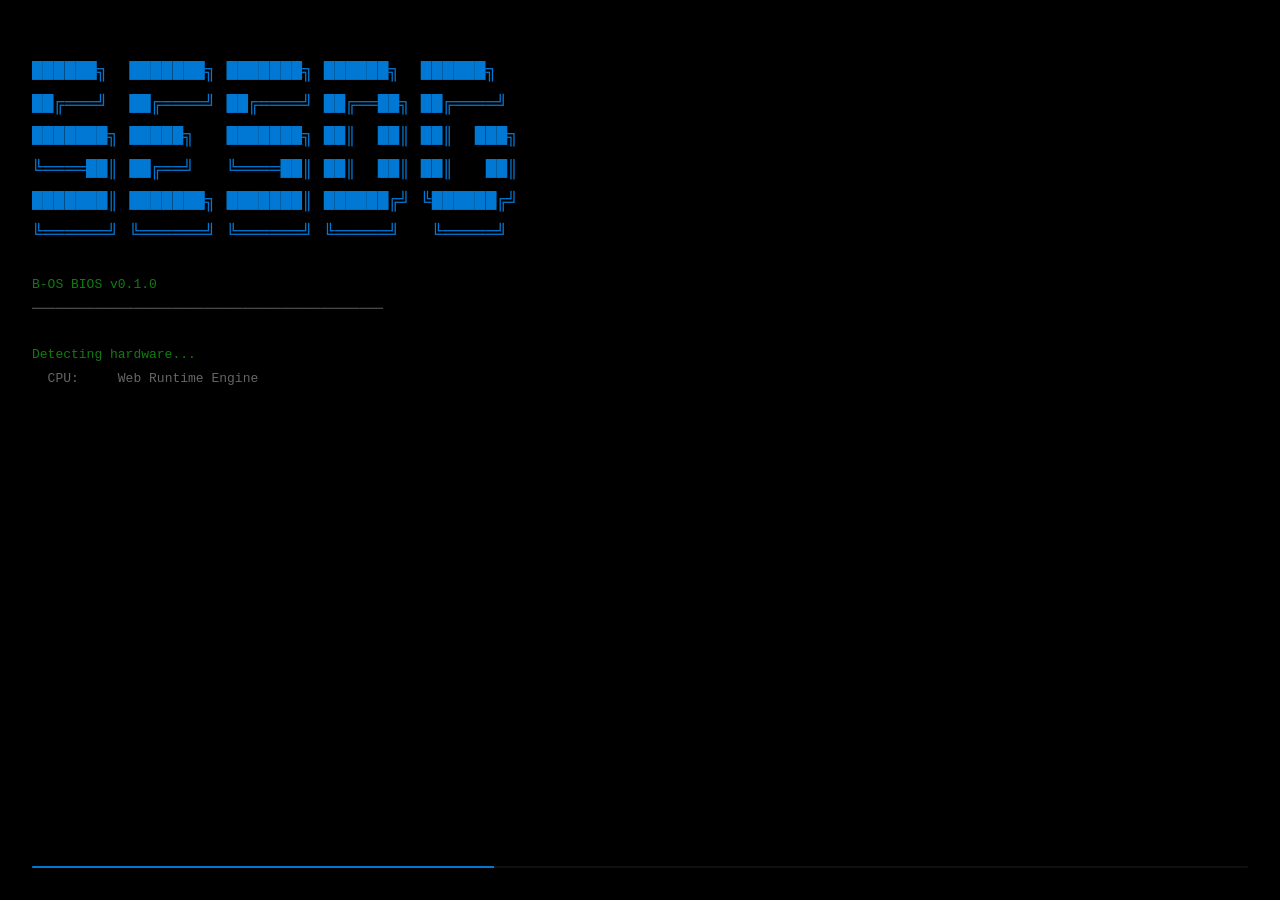
==== commit 301855bc: "refactor(os): extract BOS core module Ultraworked with [Sisyphus](https://github.com/code-yeongyu/oh" ====
--- a/os/index.html
+++ b/os/index.html
@@ -181,1196 +181,7 @@
 <!-- ═══════════════════════════════════════════════════
      B-OS CORE
      ═══════════════════════════════════════════════════ -->
-<script>
-(function() {
-  'use strict';
-
-  /* ─────────────────────────────────────────────────
-     BOS GLOBAL OBJECT
-     ───────────────────────────────────────────────── */
-  window.BOS = {
-    _windows: {},
-    _apps: [],
-    _nextId: 1,
-    _nextZ: 200,
-    _focusedId: null,
-    _startMenuOpen: false,
-
-    registerApp: function(app) {
-      if (!app || !app.id || !app.name) return false;
-      if (this._apps.some(function(e) { return e.id === app.id; })) return false;
-      this._apps.push(app);
-      this._renderDesktopIcons();
-      this._renderStartMenu();
-    },
-
-    createWindow: function(opts) {
-      /* opts: { title, icon, width, height, content, onClose, x, y } */
-      var id = 'win_' + (this._nextId++);
-      var w = opts.width || 700;
-      var h = opts.height || 480;
-      var x = opts.x != null ? opts.x : Math.max(40, (window.innerWidth - w) / 2 + Math.random() * 60 - 30);
-      var y = opts.y != null ? opts.y : Math.max(20, (window.innerHeight - h - 48) / 2 + Math.random() * 40 - 20);
-
-      /* Clamp within viewport */
-      x = Math.max(0, Math.min(x, window.innerWidth - 100));
-      y = Math.max(0, Math.min(y, window.innerHeight - 48 - 80));
-
-      this._windows[id] = {
-        id: id,
-        title: opts.title || 'Untitled',
-        icon: opts.icon || '&#9632;',
-        x: x, y: y, w: w, h: h,
-        minW: opts.minWidth || 320,
-        minH: opts.minHeight || 200,
-        content: opts.content || '',
-        onClose: opts.onClose || null,
-        minimized: false,
-        maximized: false,
-        prevRect: null
-      };
-
-      this._renderWindow(id);
-      this._updateTaskbar();
-      this._renderDesktopIcons();
-      this.focusWindow(id);
-      this.closeStartMenu();
-
-      return document.getElementById(id);
-    },
-
-    closeWindow: function(id) {
-      var win = this._windows[id];
-      if (!win) return;
-      var el = document.getElementById(id);
-      if (el) {
-        el.classList.add('closing');
-        el.addEventListener('animationend', function() {
-          el.remove();
-        });
-      }
-      /* Remove document-level event listeners */
-      if (win._docListeners) {
-        win._docListeners.forEach(function(l) {
-          document.removeEventListener(l.type, l.fn);
-        });
-      }
-      if (win.onClose) win.onClose(id);
-      delete this._windows[id];
-      if (this._focusedId === id) {
-        this._focusedId = null;
-        var visibleWins = Object.values(this._windows).filter(function(w) { return !w.minimized; });
-        if (visibleWins.length > 0) {
-          var topWin = visibleWins.reduce(function(a, b) { return (b._zIdx||0) > (a._zIdx||0) ? b : a; });
-          this.focusWindow(topWin.id);
-        }
-      }
-      this._updateTaskbar();
-      this._renderDesktopIcons();
-    },
-
-    focusWindow: function(id) {
-      var win = this._windows[id];
-      if (!win || win.minimized) return;
-
-      this._nextZ++;
-      win._zIdx = this._nextZ;
-      win._lastFocused = Date.now();
-      var el = document.getElementById(id);
-      if (el) el.style.zIndex = this._nextZ;
-
-      this._focusedId = id;
-      document.querySelectorAll('.bos-window').forEach(function(w) {
-        w.classList.remove('focused');
-      });
-      if (el) el.classList.add('focused');
-
-      this._updateTaskbar();
-    },
-
-    minimizeWindow: function(id) {
-      var self = this;
-      var win = this._windows[id];
-      if (!win) return;
-      var el = document.getElementById(id);
-      if (el) {
-        el.classList.add('minimizing');
-        el.addEventListener('animationend', function handler() {
-          el.removeEventListener('animationend', handler);
-          el.style.display = 'none';
-          el.classList.remove('minimizing');
-        });
-      }
-      win.minimized = true;
-      if (this._focusedId === id) {
-        this._focusedId = null;
-        var found = false;
-        Object.keys(this._windows).forEach(function(kid) {
-          if (!found && kid !== id && !self._windows[kid].minimized) {
-            found = true;
-            self.focusWindow(kid);
-          }
-        });
-      }
-      this._updateTaskbar();
-    },
-
-    restoreWindow: function(id) {
-      var win = this._windows[id];
-      if (!win) return;
-      var el = document.getElementById(id);
-      if (el) {
-        el.style.display = '';
-        el.classList.add('restoring');
-        el.addEventListener('animationend', function handler() {
-          el.removeEventListener('animationend', handler);
-          el.classList.remove('restoring');
-        });
-      }
-      win.minimized = false;
-      this.focusWindow(id);
-    },
-
-    maximizeWindow: function(id) {
-      var win = this._windows[id];
-      if (!win) return;
-      var el = document.getElementById(id);
-      if (!el) return;
-
-      if (win.maximized) {
-        if (win.prevRect) { win.x = win.prevRect.x; win.y = win.prevRect.y; win.w = win.prevRect.w; win.h = win.prevRect.h; }
-        win.maximized = false;
-        this._applyWindowRect(id);
-        el.style.borderRadius = '';
-        var maxBtn = el.querySelector('.win-max');
-        if (maxBtn) { maxBtn.innerHTML = '&#9723;'; maxBtn.title = 'Maximize'; }
-      } else {
-        win.prevRect = { x: win.x, y: win.y, w: win.w, h: win.h };
-        win.x = 0; win.y = 0;
-        win.w = window.innerWidth;
-        win.h = window.innerHeight - getTaskbarHeight();
-        win.maximized = true;
-        this._applyWindowRect(id);
-        el.style.borderRadius = '0';
-        var maxBtn2 = el.querySelector('.win-max');
-        if (maxBtn2) { maxBtn2.innerHTML = '&#10064;'; maxBtn2.title = 'Restore'; }
-      }
-    },
-
-    _applyWindowRect: function(id) {
-      var win = this._windows[id];
-      var el = document.getElementById(id);
-      if (!win || !el) return;
-      el.style.left = win.x + 'px';
-      el.style.top = win.y + 'px';
-      el.style.width = win.w + 'px';
-      el.style.height = win.h + 'px';
-    },
-
-    setWindowContent: function(id, node) {
-      var win = this._windows[id];
-      if (!win) return;
-      var body = document.querySelector('#' + id + ' .win-body');
-      if (!body) return;
-      if (typeof node === 'string') {
-        win.content = node;
-        body.innerHTML = node;
-      } else {
-        win.content = '';
-        body.replaceChildren(node);
-      }
-    },
-
-    updateWindowTitle: function(id, title) {
-      var win = this._windows[id];
-      if (!win) return;
-      win.title = title;
-      var titleEl = document.querySelector('#' + id + ' .win-titlebar-title');
-      if (titleEl) titleEl.textContent = title;
-      this._updateTaskbar();
-    },
-
-    getBackendStatus: function() {
-      if (typeof API !== 'undefined' && API.health) {
-        return API.health();
-      }
-      return Promise.resolve({ status: 'offline' });
-    },
-
-    /* ── Internal: Render a window ── */
-    _renderWindow: function(id) {
-      var win = this._windows[id];
-      var container = document.getElementById('windowContainer');
-
-      var el = document.createElement('div');
-      el.id = id;
-      el.className = 'bos-window';
-      el.style.left = win.x + 'px';
-      el.style.top = win.y + 'px';
-      el.style.width = win.w + 'px';
-      el.style.height = win.h + 'px';
-      el.style.zIndex = this._nextZ;
-
-      el.innerHTML =
-        '<div class="win-titlebar" data-win="' + id + '">' +
-          '<span class="win-titlebar-icon">' + win.icon + '</span>' +
-          '<span class="win-titlebar-title">' + this._escHtml(win.title) + '</span>' +
-          '<div class="win-controls">' +
-            '<button class="win-ctrl-btn win-min" title="Minimize">&#9472;</button>' +
-            '<button class="win-ctrl-btn win-max" title="Maximize">&#9723;</button>' +
-            '<button class="win-ctrl-btn win-close" title="Close">&#10005;</button>' +
-          '</div>' +
-        '</div>' +
-        '<div class="win-body">' + win.content + '</div>' +
-        '<div class="win-resize n" data-dir="n"></div>' +
-        '<div class="win-resize s" data-dir="s"></div>' +
-        '<div class="win-resize e" data-dir="e"></div>' +
-        '<div class="win-resize w" data-dir="w"></div>' +
-        '<div class="win-resize ne" data-dir="ne"></div>' +
-        '<div class="win-resize nw" data-dir="nw"></div>' +
-        '<div class="win-resize se" data-dir="se"></div>' +
-        '<div class="win-resize sw" data-dir="sw"></div>';
-
-      container.appendChild(el);
-      this._attachWindowEvents(id, el);
-    },
-
-    /* ── Internal: Attach window drag/resize/button events ── */
-    _attachWindowEvents: function(id, el) {
-      var self = this;
-      var win = this._windows[id];
-      win._docListeners = [];
-
-      /* Click to focus */
-      el.addEventListener('mousedown', function(e) {
-        self.focusWindow(id);
-        self.closeStartMenu();
-      });
-
-      /* Title bar buttons */
-      el.querySelector('.win-min').addEventListener('click', function(e) {
-        e.stopPropagation();
-        self.minimizeWindow(id);
-      });
-
-      el.querySelector('.win-max').addEventListener('click', function(e) {
-        e.stopPropagation();
-        self.maximizeWindow(id);
-      });
-
-      el.querySelector('.win-close').addEventListener('click', function(e) {
-        e.stopPropagation();
-        self.closeWindow(id);
-      });
-
-      /* Double-click title to maximize */
-      el.querySelector('.win-titlebar').addEventListener('dblclick', function(e) {
-        if (e.target.closest('.win-controls')) return;
-        self.maximizeWindow(id);
-      });
-
-      /* Dragging */
-      var titlebar = el.querySelector('.win-titlebar');
-      var dragging = false;
-      var dragOffsetX, dragOffsetY;
-
-      titlebar.addEventListener('mousedown', function(e) {
-        if (e.target.closest('.win-controls')) return;
-        if (win.maximized) return;
-        dragging = true;
-        dragOffsetX = e.clientX - win.x;
-        dragOffsetY = e.clientY - win.y;
-        document.body.style.cursor = 'grabbing';
-        e.preventDefault();
-      });
-
-      var dragMove = function(e) {
-        if (!dragging) return;
-        win.x = Math.max(-win.w + 100, Math.min(window.innerWidth - 100, e.clientX - dragOffsetX));
-        win.y = Math.max(0, Math.min(window.innerHeight - 48 - 32, e.clientY - dragOffsetY));
-        el.style.left = win.x + 'px';
-        el.style.top = win.y + 'px';
-      };
-      var dragUp = function() {
-        if (dragging) {
-          dragging = false;
-          document.body.style.cursor = '';
-        }
-      };
-      document.addEventListener('mousemove', dragMove);
-      document.addEventListener('mouseup', dragUp);
-      win._docListeners.push({ type: 'mousemove', fn: dragMove });
-      win._docListeners.push({ type: 'mouseup', fn: dragUp });
-
-      /* Resizing */
-      var resizeHandles = el.querySelectorAll('.win-resize');
-      resizeHandles.forEach(function(handle) {
-        var dir = handle.getAttribute('data-dir');
-        var resizing = false;
-        var startX, startY, startW, startH, startLeft, startTop;
-
-        handle.addEventListener('mousedown', function(e) {
-          if (win.maximized) return;
-          resizing = true;
-          startX = e.clientX;
-          startY = e.clientY;
-          startW = win.w;
-          startH = win.h;
-          startLeft = win.x;
-          startTop = win.y;
-          e.preventDefault();
-          e.stopPropagation();
-        });
-
-        var resizeMove = function(e) {
-          if (!resizing) return;
-          var dx = e.clientX - startX;
-          var dy = e.clientY - startY;
-
-          if (dir.indexOf('e') !== -1) {
-            win.w = Math.max(win.minW, startW + dx);
-          }
-          if (dir.indexOf('w') !== -1) {
-            var newW = Math.max(win.minW, startW - dx);
-            win.x = startLeft + (startW - newW);
-            win.w = newW;
-          }
-          if (dir.indexOf('s') !== -1) {
-            win.h = Math.max(win.minH, startH + dy);
-          }
-          if (dir.indexOf('n') !== -1) {
-            var newH = Math.max(win.minH, startH - dy);
-            win.y = startTop + (startH - newH);
-            win.h = newH;
-          }
-
-          el.style.left = win.x + 'px';
-          el.style.top = win.y + 'px';
-          el.style.width = win.w + 'px';
-          el.style.height = win.h + 'px';
-        };
-        var resizeUp = function() {
-          resizing = false;
-        };
-        document.addEventListener('mousemove', resizeMove);
-        document.addEventListener('mouseup', resizeUp);
-        win._docListeners.push({ type: 'mousemove', fn: resizeMove });
-        win._docListeners.push({ type: 'mouseup', fn: resizeUp });
-      });
-    },
-
-    /* ── Internal: Render desktop icons from registered apps ── */
-    _renderDesktopIcons: function() {
-      var container = document.getElementById('desktopIcons');
-      container.innerHTML = '';
-      var self = this;
-      this._apps.forEach(function(app) {
-        var icon = document.createElement('div');
-        icon.className = 'desktop-icon';
-        icon.innerHTML =
-          '<div class="icon-glyph">' + (app.icon || '&#9632;') + '</div>' +
-          '<div class="icon-label">' + self._escHtml(app.name) + '</div>';
-        icon.addEventListener('click', function() {
-          if (app.launch) app.launch();
-        });
-        container.appendChild(icon);
-      });
-    },
-
-    /* ── Internal: Render start menu apps ── */
-    _renderStartMenu: function() {
-      var container = document.getElementById('startMenuApps');
-      container.innerHTML = '';
-      var self = this;
-      this._apps.forEach(function(app) {
-        var item = document.createElement('div');
-        item.className = 'start-menu-app';
-        item.innerHTML =
-          '<div class="sma-icon">' + (app.icon || '&#9632;') + '</div>' +
-          '<div class="sma-name">' + self._escHtml(app.name) + '</div>' +
-          (app.category ? '<div class="sma-cat">' + self._escHtml(app.category) + '</div>' : '');
-        item.addEventListener('click', function() {
-          self.closeStartMenu();
-          if (app.launch) app.launch();
-        });
-        container.appendChild(item);
-      });
-    },
-
-    /* ── Internal: Update taskbar buttons ── */
-    _updateTaskbar: function() {
-      var container = document.getElementById('taskbarWindows');
-      container.innerHTML = '';
-      var self = this;
-      Object.keys(this._windows).forEach(function(id) {
-        var win = self._windows[id];
-        var btn = document.createElement('div');
-        btn.className = 'taskbar-win-btn' + (self._focusedId === id && !win.minimized ? ' focused' : '');
-        btn.innerHTML =
-          '<span class="tb-icon">' + win.icon + '</span>' +
-          '<span class="tb-title">' + self._escHtml(win.title) + '</span>';
-        btn.addEventListener('click', function() {
-          if (win.minimized) {
-            self.restoreWindow(id);
-          } else if (self._focusedId === id) {
-            self.minimizeWindow(id);
-          } else {
-            self.focusWindow(id);
-          }
-        });
-        container.appendChild(btn);
-      });
-    },
-
-    /* ── Internal: Start menu toggle ── */
-    toggleStartMenu: function() {
-      if (this._startMenuOpen) {
-        this.closeStartMenu();
-      } else {
-        this.openStartMenu();
-      }
-    },
-
-    openStartMenu: function() {
-      this._startMenuOpen = true;
-      document.getElementById('startMenu').classList.add('open');
-      document.getElementById('startBtn').classList.add('active');
-    },
-
-    closeStartMenu: function() {
-      this._startMenuOpen = false;
-      document.getElementById('startMenu').classList.remove('open');
-      document.getElementById('startBtn').classList.remove('active');
-    },
-
-    /* ── Utility ── */
-    _escHtml: function(str) {
-      var div = document.createElement('div');
-      div.textContent = str;
-      return div.innerHTML;
-    }
-  };
-
-  function getTaskbarHeight() {
-    return parseFloat(getComputedStyle(document.documentElement).getPropertyValue('--taskbar-h')) || 48;
-  }
-
-  window.addEventListener('resize', function() {
-    Object.values(BOS._windows).forEach(function(win) {
-      if (!win.maximized) return;
-      win.w = window.innerWidth;
-      win.h = window.innerHeight - getTaskbarHeight();
-      BOS._applyWindowRect(win.id);
-    });
-  });
-
-  /* ─────────────────────────────────────────────────
-     BOOT SEQUENCE
-     ───────────────────────────────────────────────── */
-  var bootLines = [
-    { text: '', cls: '' },
-    { text: '██████╗  ███████╗ ███████╗ ██████╗  ██████╗  ', cls: 'logo' },
-    { text: '██╔═══╝  ██╔════╝ ██╔════╝ ██╔══██╗ ██╔════╝  ', cls: 'logo' },
-    { text: '███████╗ █████╗   ███████╗ ██║  ██║ ██║  ███╗ ', cls: 'logo' },
-    { text: '╚════██║ ██╔══╝   ╚════██║ ██║  ██║ ██║   ██║ ', cls: 'logo' },
-    { text: '███████║ ███████╗ ███████║ ██████╔╝ ╚██████╔╝ ', cls: 'logo' },
-    { text: '╚══════╝ ╚══════╝ ╚══════╝ ╚═════╝   ╚═════╝  ', cls: 'logo' },
-    { text: '', cls: '' },
-    { text: 'B-OS BIOS v0.1.0', cls: '' },
-    { text: '─────────────────────────────────────────────', cls: 'dim' },
-    { text: '', cls: '' },
-    { text: 'Detecting hardware...', cls: '' },
-    { text: '  CPU:     Web Runtime Engine', cls: 'dim' },
-    { text: '  RAM:     ' + (navigator.deviceMemory || '?') + ' GB allocated', cls: 'dim' },
-    { text: '  Display: ' + window.innerWidth + 'x' + window.innerHeight, cls: 'dim' },
-    { text: '  Browser: ' + navigator.userAgent.split(') ').pop(), cls: 'dim' },
-    { text: '', cls: '' },
-    { text: 'Loading kernel modules..........', cls: '' },
-    { text: '  [OK] Window Manager (bwm)', cls: 'ok' },
-    { text: '  [OK] Virtual File System (vfs)', cls: 'ok' },
-    { text: '  [OK] Terminal (bsh)', cls: 'ok' },
-    { text: '  [OK] Desktop Environment (bde)', cls: 'ok' },
-    { text: '', cls: '' },
-      { text: 'Connecting to backend...........', cls: '' },
-      { text: '  [....] API gateway check pending', cls: 'dim', id: 'bootBackendStatus' },
-      { text: '', cls: '' },
-    { text: 'Initializing applications.......', cls: '' },
-    { text: '  [OK] App registry loaded', cls: 'ok' },
-    { text: '', cls: '' },
-    { text: 'All systems nominal. Welcome.', cls: '' },
-    { text: '', cls: '' },
-    { text: 'Launching desktop...', cls: '' },
-    { text: '', cls: '' },
-    { text: '> _', cls: '' }
-  ];
-
-  var bootText = document.getElementById('bootText');
-  var bootProgress = document.getElementById('bootProgress');
-  var bootOverlay = document.getElementById('bootOverlay');
-  var bootIndex = 0;
-  var totalBootTime = 2800;
-  var lineInterval = totalBootTime / bootLines.length;
-
-  function typeBootLine() {
-    if (bootIndex < bootLines.length) {
-      var line = bootLines[bootIndex];
-      var span = document.createElement('span');
-      if (line.cls) { span.className = line.cls; }
-      if (line.id) { span.id = line.id; }
-      span.textContent = line.text + '\n';
-      bootText.appendChild(span);
-
-      /* Keep scrolled to bottom */
-      bootText.scrollTop = bootText.scrollHeight;
-
-      bootProgress.style.width = Math.round(((bootIndex + 1) / bootLines.length) * 100) + '%';
-      bootIndex++;
-      setTimeout(typeBootLine, lineInterval);
-    } else {
-      setTimeout(function() {
-        bootOverlay.classList.add('hidden');
-        document.getElementById('desktop').classList.add('visible');
-        document.getElementById('taskbar').classList.add('visible');
-        document.getElementById('exitButton').classList.add('visible');
-        try { initParticles(); } catch(e) {}
-        restoreSettings();
-        requestFullscreen();
-        if (typeof API !== 'undefined' && API.health) {
-          API.health().then(function(r) {
-            var line = document.getElementById('bootBackendStatus');
-            if (!line) return;
-            if (r.status === 'ok') {
-              line.textContent = '  [OK] API gateway reachable';
-              line.className = 'ok';
-            } else {
-              line.textContent = '  [WARN] Backend offline';
-              line.className = 'warn';
-            }
-          }).catch(function() {
-            var line2 = document.getElementById('bootBackendStatus');
-            if (line2) { line2.textContent = '  [WARN] Backend unreachable'; line2.className = 'warn'; }
-          });
-        }
-      }, 500);
-    }
-  }
-
-  setTimeout(typeBootLine, 200);
-
-  /* ─────────────────────────────────────────────────
-     THEME / WALLPAPER / FONT — Applied from Settings
-     ───────────────────────────────────────────────── */
-
-  /* Theme definitions — used by both index.html and Settings app */
-  var THEME_MAP = {
-    windows:   { accent: '#0078d4', secondary: '#005a9e' },
-    cyberpunk: { accent: '#00f0ff', secondary: '#ff00ff' },
-    aurora:    { accent: '#00ff88', secondary: '#ffaa00' },
-    dark:      { accent: '#9999cc', secondary: '#555580' }
-  };
-
-  function applyTheme(theme) {
-    var root = document.documentElement;
-    var t = THEME_MAP[theme] || THEME_MAP.windows;
-    root.style.setProperty('--cyan', t.accent);
-    root.style.setProperty('--cyan-dim', t.accent + '66');
-    root.style.setProperty('--cyan-ghost', t.accent + '18');
-    root.style.setProperty('--magenta', t.secondary);
-    root.style.setProperty('--magenta-dim', t.secondary + '55');
-    root.style.setProperty('--magenta-ghost', t.secondary + '12');
-    /* Also update accent-dependent colors */
-    root.style.setProperty('--win-border-active', t.accent);
-  }
-  window.applyTheme = applyTheme;
-
-  function applyWallpaper(wp) {
-    var wallpaper = document.getElementById('desktopWallpaper');
-    var canvas = document.getElementById('particleCanvas');
-    var grid = document.getElementById('desktopGrid');
-    var noise = document.getElementById('desktopNoise');
-    var orb = document.getElementById('desktopOrb');
-
-    /* Remove all wp-* classes */
-    if (wallpaper) {
-      wallpaper.className = '';
-    }
-
-    if (wp === 'solid-blue') {
-      /* Windows default — solid dark blue gradient */
-      if (wallpaper) wallpaper.style.background = '';
-      if (canvas) canvas.style.display = 'none';
-      if (grid) grid.style.display = 'none';
-      if (noise) noise.style.display = 'none';
-      if (orb) orb.style.display = 'none';
-    } else if (wp === 'particles') {
-      if (wallpaper) { wallpaper.className = 'wp-particles'; wallpaper.style.background = ''; }
-      if (canvas) canvas.style.display = '';
-      if (grid) grid.style.display = '';
-      if (noise) noise.style.display = '';
-      if (orb) orb.style.display = '';
-    } else if (wp === 'grid') {
-      if (wallpaper) { wallpaper.className = 'wp-grid'; wallpaper.style.background = ''; }
-      if (canvas) canvas.style.display = 'none';
-      if (grid) grid.style.display = '';
-      if (noise) noise.style.display = 'none';
-      if (orb) orb.style.display = 'none';
-    } else {
-      /* 'none' or unknown */
-      if (wallpaper) { wallpaper.className = 'wp-none'; wallpaper.style.background = ''; }
-      if (canvas) canvas.style.display = 'none';
-      if (grid) grid.style.display = 'none';
-      if (noise) noise.style.display = 'none';
-      if (orb) orb.style.display = 'none';
-    }
-  }
-  window.applyWallpaper = applyWallpaper;
-
-  function applyFontSize(size) {
-    document.documentElement.style.setProperty('--text-base', size + 'px');
-    /* Propagate to all existing app windows and their content */
-    document.querySelectorAll('.bos-app, .win-body').forEach(function(el) {
-      el.style.fontSize = size + 'px';
-    });
-  }
-  window.applyFontSize = applyFontSize;
-
-  function restoreSettings() {
-    try {
-      var raw = localStorage.getItem('bos-settings');
-      if (!raw) return;
-      var s = JSON.parse(raw);
-      if (s.theme) applyTheme(s.theme);
-      if (s.wallpaper) applyWallpaper(s.wallpaper);
-      if (s.fontSize) applyFontSize(s.fontSize);
-    } catch(e) {}
-  }
-
-  function requestFullscreen() {
-    var el = document.documentElement;
-    if (el.requestFullscreen) {
-      el.requestFullscreen().catch(function(){});
-    } else if (el.webkitRequestFullscreen) {
-      el.webkitRequestFullscreen();
-    }
-  }
-
-  /* ─────────────────────────────────────────────────
-     PARTICLE CANVAS
-     ───────────────────────────────────────────────── */
-  var particlesRunning = true;
-  function initParticles() {
-    var canvas = document.getElementById('particleCanvas');
-    var ctx = canvas.getContext('2d');
-    var particles = [];
-    var PARTICLE_COUNT = 50;
-    var W, H;
-
-    function resize() {
-      W = canvas.width = window.innerWidth;
-      H = canvas.height = window.innerHeight - 48;
-    }
-
-    resize();
-    window.addEventListener('resize', resize);
-
-    for (var i = 0; i < PARTICLE_COUNT; i++) {
-      particles.push({
-        x: Math.random() * W,
-        y: Math.random() * H,
-        r: Math.random() * 1.5 + 0.5,
-        vx: (Math.random() - 0.5) * 0.3,
-        vy: (Math.random() - 0.5) * 0.3,
-        alpha: Math.random() * 0.4 + 0.1,
-        color: Math.random() > 0.7 ? '#ff00ff' : '#00f0ff'
-      });
-    }
-
-    function draw() {
-      requestAnimationFrame(draw);
-      if (!particlesRunning) return;
-      if (document.hidden) return;
-      if (canvas.style.display === 'none') return;
-      ctx.clearRect(0, 0, W, H);
-      particles.forEach(function(p) {
-        p.x += p.vx;
-        p.y += p.vy;
-        if (p.x < 0) p.x = W;
-        if (p.x > W) p.x = 0;
-        if (p.y < 0) p.y = H;
-        if (p.y > H) p.y = 0;
-        ctx.beginPath();
-        ctx.arc(p.x, p.y, p.r, 0, Math.PI * 2);
-        ctx.fillStyle = p.color;
-        ctx.globalAlpha = p.alpha;
-        ctx.fill();
-      });
-      ctx.globalAlpha = 1;
-
-      /* Draw faint connecting lines between nearby particles */
-      for (var i = 0; i < particles.length; i++) {
-        for (var j = i + 1; j < particles.length; j++) {
-          var dx = particles[i].x - particles[j].x;
-          var dy = particles[i].y - particles[j].y;
-          var dist = Math.sqrt(dx * dx + dy * dy);
-          if (dist < 120) {
-            ctx.beginPath();
-            ctx.moveTo(particles[i].x, particles[i].y);
-            ctx.lineTo(particles[j].x, particles[j].y);
-            ctx.strokeStyle = '#00f0ff';
-            ctx.globalAlpha = 0.04 * (1 - dist / 120);
-            ctx.lineWidth = 0.5;
-            ctx.stroke();
-          }
-        }
-      }
-      ctx.globalAlpha = 1;
-    }
-
-    draw();
-  }
-
-  /* ─────────────────────────────────────────────────
-     CLOCK
-     ───────────────────────────────────────────────── */
-  var clockEl = document.getElementById('trayClock');
-  function updateClock() {
-    var now = new Date();
-    var h = String(now.getHours()).padStart(2, '0');
-    var m = String(now.getMinutes()).padStart(2, '0');
-    var s = String(now.getSeconds()).padStart(2, '0');
-    clockEl.textContent = h + ':' + m + ':' + s;
-  }
-  updateClock();
-  setInterval(updateClock, 1000);
-
-  /* ─────────────────────────────────────────────────
-     BACKEND STATUS POLLING
-     ───────────────────────────────────────────────── */
-  var backendDot = document.getElementById('backendDot');
-  var backendLabel = document.getElementById('backendLabel');
-  var backendTooltip = document.getElementById('backendTooltip');
-
-  function pollBackend() {
-    BOS.getBackendStatus().then(function(res) {
-      if (res && res.status === 'ok') {
-        backendDot.classList.add('online');
-        backendLabel.textContent = 'online';
-        backendTooltip.textContent = 'Backend: Connected';
-      } else {
-        backendDot.classList.remove('online');
-        backendLabel.textContent = 'offline';
-        backendTooltip.textContent = 'Backend: Offline';
-      }
-    }).catch(function() {
-      backendDot.classList.remove('online');
-      backendLabel.textContent = 'offline';
-      backendTooltip.textContent = 'Backend: Unreachable';
-    }).finally(function() {
-      setTimeout(pollBackend, 5000);
-    });
-  }
-
-  pollBackend();
-
-  /* ─────────────────────────────────────────────────
-     START MENU
-     ───────────────────────────────────────────────── */
-  document.getElementById('startBtn').addEventListener('click', function(e) {
-    e.stopPropagation();
-    BOS.toggleStartMenu();
-  });
-
-  document.getElementById('startMenuPower').addEventListener('click', function(e) {
-    e.stopPropagation();
-    BOS.closeStartMenu();
-    powerMenu.classList.toggle('open');
-  });
-
-  /* Close start menu on outside click — now handled in power menu click handler */
-
-  /* ─────────────────────────────────────────────────
-     EXIT BUTTON
-     ───────────────────────────────────────────────── */
-  document.getElementById('exitButton').addEventListener('click', function() {
-    document.getElementById('confirmOverlay').classList.add('active');
-  });
-
-  document.getElementById('confirmYes').addEventListener('click', function() {
-    window.location.href = '../index.html';
-  });
-
-  document.getElementById('confirmNo').addEventListener('click', function() {
-    document.getElementById('confirmOverlay').classList.remove('active');
-  });
-
-  document.getElementById('confirmOverlay').addEventListener('click', function(e) {
-    if (e.target === this) {
-      this.classList.remove('active');
-    }
-  });
-
-  /* ─────────────────────────────────────────────────
-     TASKBAR SEARCH
-     ───────────────────────────────────────────────── */
-  var searchInput = document.getElementById('searchInput');
-  searchInput.addEventListener('input', function() {
-    var q = this.value.toLowerCase().trim();
-    var apps = document.querySelectorAll('.desktop-icon, .start-menu-app');
-    apps.forEach(function(app) {
-      var name = (app.querySelector('.icon-label, .sma-name') || {}).textContent || '';
-      if (q && !name.toLowerCase().includes(q)) {
-        app.classList.add('search-hidden');
-      } else {
-        app.classList.remove('search-hidden');
-      }
-    });
-  });
-
-  document.addEventListener('keydown', function(e) {
-    if (e.target === searchInput) return;
-    if (e.key.length === 1 && !e.ctrlKey && !e.metaKey && !e.altKey) {
-      searchInput.focus();
-    }
-  });
-
-  /* ─────────────────────────────────────────────────
-     WEATHER WIDGET
-     ───────────────────────────────────────────────── */
-  var weatherIcon = document.getElementById('weatherIcon');
-  var weatherTemp = document.getElementById('weatherTemp');
-  function getWeatherIcon(code) {
-    if (code === 0) return '☀️';
-    if (code === 1 || code === 2) return '🌤️';
-    if (code === 3) return '☁️';
-    if (code === 45 || code === 48) return '🌫️';
-    if ([51,53,55,56,57].indexOf(code)>=0) return '🌦️';
-    if ([61,63,65,66,67,80,81,82].indexOf(code)>=0) return '🌧️';
-    if ([71,73,75,77,85,86].indexOf(code)>=0) return '🌨️';
-    if ([95,96,99].indexOf(code)>=0) return '⛈️';
-    return '🌡️';
-  }
-
-  if (navigator.onLine) {
-    fetch('https://api.open-meteo.com/v1/forecast?latitude=40.7&longitude=-74&current_weather=true&temperature_unit=fahrenheit&timezone=auto')
-      .then(function(r) { return r.json(); })
-      .then(function(data) {
-          if (data.current_weather) {
-            var code = data.current_weather.weathercode;
-            weatherIcon.textContent = getWeatherIcon(code);
-            weatherTemp.textContent = Math.round(data.current_weather.temperature) + '°F';
-        }
-      })
-      .catch(function() {});
-  }
-
-  /* ─────────────────────────────────────────────────
-     POWER MENU
-     ───────────────────────────────────────────────── */
-  var powerBtn = document.getElementById('trayPower');
-  var powerMenu = document.getElementById('powerMenu');
-  powerBtn.addEventListener('click', function(e) {
-    e.stopPropagation();
-    powerMenu.classList.toggle('open');
-  });
-  document.addEventListener('click', function(e) {
-    if (!e.target.closest('#trayPower')) powerMenu.classList.remove('open');
-    if (!e.target.closest('#startMenu') && !e.target.closest('#startBtn')) {
-      BOS.closeStartMenu();
-    }
-  });
-
-  powerMenu.querySelectorAll('.power-item').forEach(function(item) {
-    item.addEventListener('click', function() {
-      var action = this.dataset.action;
-      powerMenu.classList.remove('open');
-      if (action === 'lock') {
-        showLogin('Locked');
-      } else if (action === 'sleep') {
-        document.getElementById('shutdownOverlay').classList.add('active');
-        document.getElementById('shutdownText').textContent = 'Sleeping...';
-        setTimeout(function() {
-          document.getElementById('shutdownOverlay').classList.remove('active');
-          showLogin('Wake from sleep');
-        }, 2000);
-      } else if (action === 'restart') {
-        document.getElementById('shutdownOverlay').classList.add('active');
-        document.getElementById('shutdownText').textContent = 'Restarting...';
-        setTimeout(function() { location.reload(); }, 2000);
-      } else if (action === 'shutdown') {
-        var overlay = document.getElementById('shutdownOverlay');
-        overlay.classList.add('active');
-        document.getElementById('shutdownText').textContent = 'Shutting down...';
-        setTimeout(function() {
-          document.getElementById('desktop').style.display = 'none';
-          document.getElementById('taskbar').style.display = 'none';
-          overlay.innerHTML = '<div class="shutdown-icon">⏻</div><div class="shutdown-msg">B-OS is powered off</div><button id="powerOn" class="power-on-btn">Power On</button>';
-          document.getElementById('powerOn').addEventListener('click', function() { location.reload(); });
-        }, 1500);
-      }
-    });
-  });
-
-  /* ─────────────────────────────────────────────────
-     B-CLOUD LOGIN / SIGNUP
-     ───────────────────────────────────────────────── */
-  var loginOverlay = document.getElementById('loginOverlay');
-  var loginMsg = document.getElementById('loginMsg');
-  var loginError = document.getElementById('loginError');
-
-  function showLogin(msg) {
-    loginMsg.textContent = msg || 'Sign in to unlock';
-    updateLockClock();
-    loginOverlay.classList.add('active');
-    document.getElementById('loginUser').focus();
-  }
-  function updateLockClock() {
-    var now = new Date();
-    document.getElementById('lockTime').textContent = now.toLocaleTimeString('en-US',{hour:'2-digit',minute:'2-digit'});
-    document.getElementById('lockDate').textContent = now.toLocaleDateString('en-US',{weekday:'long',month:'long',day:'numeric'});
-  }
-  var lockClockInterval = null;
-  var origShowLogin = showLogin;
-  showLogin = function(msg) {
-    origShowLogin(msg);
-    if (lockClockInterval) clearInterval(lockClockInterval);
-    lockClockInterval = setInterval(updateLockClock, 10000);
-  };
-  function hideLogin() {
-    loginOverlay.classList.remove('active');
-    document.getElementById('loginUser').value = '';
-    document.getElementById('loginPass').value = '';
-    loginError.style.display = 'none';
-    if (lockClockInterval) { clearInterval(lockClockInterval); lockClockInterval = null; }
-  }
-
-  async function hashPassword(password, salt) {
-    var data = new TextEncoder().encode(salt + ':' + password);
-    var digest = await crypto.subtle.digest('SHA-256', data);
-    return Array.from(new Uint8Array(digest)).map(function(b){return b.toString(16).padStart(2,'0');}).join('');
-  }
-
-  function generateSalt() {
-    return Array.from(crypto.getRandomValues(new Uint8Array(16))).map(function(b){return b.toString(16).padStart(2,'0');}).join('');
-  }
-
-  document.getElementById('loginBtn').addEventListener('click', async function() {
-    var user = document.getElementById('loginUser').value.trim();
-    var pass = document.getElementById('loginPass').value.trim();
-    if (!user || !pass) {
-      loginError.textContent = 'Enter username and password.';
-      loginError.style.display = 'block';
-      return;
-    }
-    try {
-      var stored = JSON.parse(localStorage.getItem('bos-user-' + user));
-      if (stored && stored.hash) {
-        var hash = await hashPassword(pass, stored.salt);
-        if (hash === stored.hash) {
-          loginError.style.display = 'none';
-          hideLogin();
-        } else {
-          loginError.textContent = 'Invalid password.';
-          loginError.style.display = 'block';
-        }
-      } else {
-        loginError.textContent = 'Account not found.';
-        loginError.style.display = 'block';
-      }
-    } catch(e) {
-      loginError.textContent = 'Login error. Try again.';
-      loginError.style.display = 'block';
-    }
-  });
-
-  document.getElementById('loginPass').addEventListener('keydown', function(e) {
-    if (e.key === 'Enter') document.getElementById('loginBtn').click();
-  });
-
-  /* Remove old document click handler (now combined with power menu) */
-
-  /* ─────────────────────────────────────────────────
-     VOLUME CONTROL
-     ───────────────────────────────────────────────── */
-  var volRange = document.getElementById('volRange');
-  volRange.addEventListener('input', function() {
-    var v = parseInt(this.value);
-    var icon = document.getElementById('volIcon');
-    if (v === 0) icon.textContent = '🔇';
-    else if (v < 33) icon.textContent = '🔈';
-    else if (v < 66) icon.textContent = '🔉';
-    else icon.textContent = '🔊';
-  });
-
-  /* ─────────────────────────────────────────────────
-     CALENDAR FLYOUT
-     ───────────────────────────────────────────────── */
-  var calPopup = document.getElementById('calendarPopup');
-  var calDate = document.getElementById('calDate');
-  var calGrid = document.getElementById('calGrid');
-  var days = ['Sun','Mon','Tue','Wed','Thu','Fri','Sat'];
-  function renderCalendar() {
-    var now = new Date();
-    calDate.textContent = now.toLocaleDateString('en-US', { month:'long', year:'numeric' });
-    var html = days.map(function(d) { return '<div class="cal-header">'+d+'</div>'; }).join('');
-    var first = new Date(now.getFullYear(), now.getMonth(), 1).getDay();
-    var daysIn = new Date(now.getFullYear(), now.getMonth()+1, 0).getDate();
-    for (var i = 0; i < first; i++) html += '<div></div>';
-    for (var d = 1; d <= daysIn; d++) {
-      var cls = d === now.getDate() ? ' cal-today' : '';
-      html += '<div class="'+cls+'">'+d+'</div>';
-    }
-    calGrid.innerHTML = html;
-  }
-  document.getElementById('trayClock').addEventListener('click', function(e) {
-    e.stopPropagation();
-    renderCalendar();
-    calPopup.classList.toggle('open');
-  });
-  document.addEventListener('click', function(e) {
-    if (!e.target.closest('#calendarPopup') && !e.target.closest('#trayClock')) {
-      calPopup.classList.remove('open');
-    }
-  });
-
-  /* ─────────────────────────────────────────────────
-     DESKTOP RIGHT-CLICK
-     ───────────────────────────────────────────────── */
-  var ctxMenu = document.getElementById('desktopContextMenu');
-  document.getElementById('desktop').addEventListener('contextmenu', function(e) {
-    if (e.target.closest('.bos-window')) return;
-    e.preventDefault();
-    ctxMenu.style.display = 'block';
-    ctxMenu.style.left = Math.min(e.clientX, window.innerWidth - 180) + 'px';
-    ctxMenu.style.top = Math.min(e.clientY, window.innerHeight - 220) + 'px';
-  });
-  document.addEventListener('click', function() { ctxMenu.style.display = 'none'; });
-  ctxMenu.querySelectorAll('.ctx-item').forEach(function(item) {
-    item.addEventListener('click', function() {
-      var a = this.dataset.action;
-      if (a === 'refresh') location.reload();
-      if (a === 'settings' || a === 'terminal' || a === 'files') {
-        BOS._apps.forEach(function(app) {
-          if (app.id === a || (a==='terminal'&&app.id==='terminal') || (a==='files'&&app.id==='files')) app.launch();
-        });
-      }
-    });
-  });
-
-  /* ─────────────────────────────────────────────────
-     ALT+TAB WINDOW SWITCHER
-     ───────────────────────────────────────────────── */
-  var altTabOpen = false;
-  var altTabIdx = 0;
-  var altTabWindows = [];
-  var altTabOverlay = document.getElementById('altTabOverlay');
-  var altTabContent = document.getElementById('altTabContent');
-  function showAltTab() {
-    var wins = Object.values(BOS._windows).sort(function(a, b) { return (b._lastFocused||0) - (a._lastFocused||0); });
-    if (!wins.length) return;
-    altTabWindows = wins;
-    altTabOpen = true;
-    altTabIdx = 0;
-    altTabOverlay.classList.add('active');
-    renderAltTab();
-  }
-  function renderAltTab() {
-    altTabContent.replaceChildren();
-    altTabWindows.forEach(function(w, i) {
-      var item = document.createElement('div');
-      item.className = 'alt-tab-item' + (i === altTabIdx ? ' selected' : '') + (w.minimized ? ' minimized' : '');
-      var iconEl = document.createElement('div');
-      iconEl.textContent = w.icon || '■';
-      var titleEl = document.createElement('div');
-      titleEl.style.fontSize = '11px';
-      titleEl.textContent = w.title;
-      item.appendChild(iconEl);
-      item.appendChild(titleEl);
-      altTabContent.appendChild(item);
-    });
-  }
-  function hideAltTab() {
-    altTabOpen = false;
-    altTabOverlay.classList.remove('active');
-    if (altTabWindows[altTabIdx]) {
-      var w = altTabWindows[altTabIdx];
-      if (w.minimized) BOS.restoreWindow(w.id);
-      BOS.focusWindow(w.id);
-    }
-    altTabWindows = [];
-  }
-
-  /* ─────────────────────────────────────────────────
-     NOTIFICATIONS
-     ───────────────────────────────────────────────── */
-  window.showToast = function(title, msg) {
-    var container = document.getElementById('toastContainer');
-    var toast = document.createElement('div');
-    toast.className = 'toast';
-    var h = document.createElement('strong');
-    h.textContent = title;
-    var b = document.createElement('span');
-    b.style.cssText = 'color:#999;font-size:11px;';
-    b.textContent = msg;
-    toast.appendChild(h);
-    toast.appendChild(document.createElement('br'));
-    toast.appendChild(b);
-    container.appendChild(toast);
-    setTimeout(function() { toast.classList.add('out'); }, 3000);
-    setTimeout(function() { toast.remove(); }, 3600);
-  };
-
-  /* ─────────────────────────────────────────────────
-     KEYBOARD SHORTCUTS
-     ───────────────────────────────────────────────── */
-  document.addEventListener('keydown', function(e) {
-    if (loginOverlay.classList.contains('active')) { if (e.key === 'Enter') return; return; }
-    if (e.key === 'Escape') {
-      if (document.activeElement === searchInput && searchInput.value) {
-        searchInput.value = '';
-        searchInput.dispatchEvent(new Event('input'));
-        searchInput.blur();
-        return;
-      }
-      BOS.closeStartMenu();
-      document.getElementById('confirmOverlay').classList.remove('active');
-      calPopup.classList.remove('open');
-      powerMenu.classList.remove('open');
-    }
-    if (e.altKey && e.key === 'Tab') {
-      e.preventDefault();
-      if (!altTabOpen) { showAltTab(); }
-      else {
-        altTabIdx = e.shiftKey ? (altTabIdx - 1 + altTabWindows.length) % altTabWindows.length : (altTabIdx + 1) % altTabWindows.length;
-        renderAltTab();
-      }
-    }
-    if (e.key === 'Meta' || (e.ctrlKey && e.key === 'Escape')) {
-      BOS.toggleStartMenu();
-    }
-  });
-  document.addEventListener('keyup', function(e) {
-    if (e.key === 'Alt' && altTabOpen) { hideAltTab(); }
-  });
-
-  /* ─────────────────────────────────────────────────
-     WINDOW SNAPPING (drag to edges)
-     ───────────────────────────────────────────────── */
-  document.addEventListener('mouseup', function(e) {
-    setTimeout(function() {
-      if (!BOS._focusedId) return;
-      var id = BOS._focusedId;
-      var w = BOS._windows[id];
-      if (!w || w.maximized) return;
-      var H = window.innerHeight - 48;
-      var HW = window.innerWidth / 2;
-      if (w.x <= 5 && w.y <= 5 && w.w > HW * 0.8) { w.x=0; w.y=0; w.w=HW; w.h=H; BOS._applyWindowRect(id); }
-      else if (w.x + w.w >= window.innerWidth - 5 && w.y <= 5) { w.x=HW; w.y=0; w.w=HW; w.h=H; BOS._applyWindowRect(id); }
-      else if (w.y <= 5 && w.h > H * 0.8) { w.x=0; w.y=0; w.w=window.innerWidth; w.h=H; BOS._applyWindowRect(id); }
-    }, 100);
-  });
-
-})();
-</script>
+<script src="js/bos.js"></script>
 
 <!-- ═══════════════════════════════════════════════════
      APPS REGISTRY (loaded after BOS is defined)
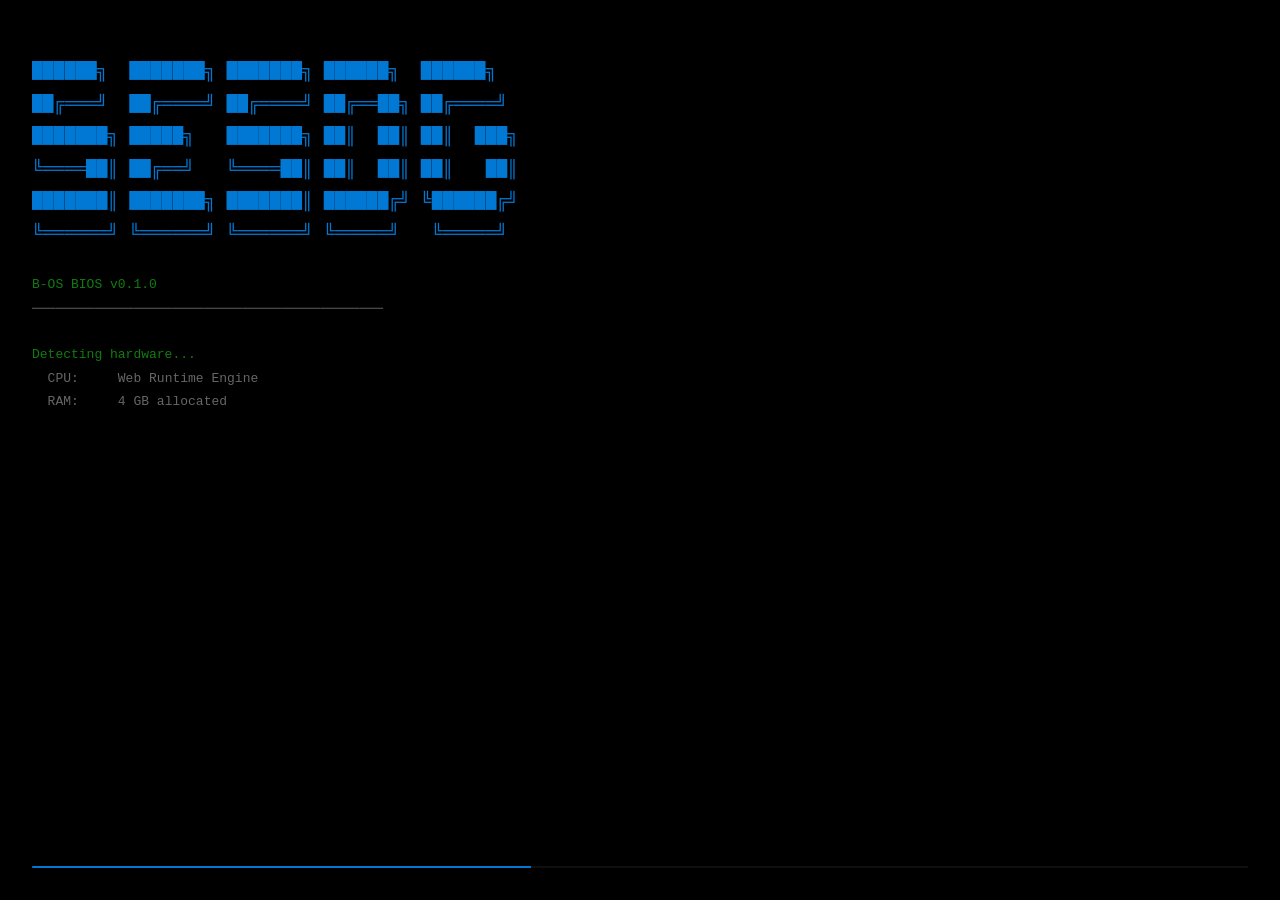
==== commit f5f86cbe: "fix(os): improve desktop lifecycle controls Ultraworked with [Sisyphus](https://github.com/code-yeon" ====
--- a/os/index.html
+++ b/os/index.html
@@ -65,7 +65,7 @@
   <div id="confirmDialog" role="dialog" aria-modal="true" aria-labelledby="confirmTitle" aria-describedby="confirmDescription">
     <div class="dlg-icon">&#9211;</div>
     <div class="dlg-title" id="confirmTitle">Return to host OS?</div>
-    <div class="dlg-body" id="confirmDescription">This will close B-OS and navigate back to the landing page.</div>
+    <div class="dlg-body" id="confirmDescription">This closes the B-OS app and returns you to Manjaro. Standard browser tabs may require manual confirmation.</div>
     <div class="dlg-actions">
       <button class="dlg-btn dlg-btn--yes" id="confirmYes">Yes, Exit</button>
       <button class="dlg-btn dlg-btn--no" id="confirmNo">Stay</button>
@@ -73,9 +73,15 @@
   </div>
 </div>
 
-<div id="shutdownOverlay">
-  <div class="shutdown-icon">⏻</div>
-  <div id="shutdownText" class="shutdown-msg">Shutting down...</div>
+<div id="shutdownOverlay" aria-hidden="true">
+  <div class="shutdown-panel">
+    <div class="shutdown-kicker"><span class="shutdown-status-dot"></span>B-OS POWER CONTROL</div>
+    <div class="shutdown-icon" aria-hidden="true">⏻</div>
+    <div id="shutdownText" class="shutdown-msg" aria-live="polite">Shutting down...</div>
+    <div id="shutdownDetail" class="shutdown-detail">Closing services and preserving your host session.</div>
+    <div id="shutdownProgress" class="shutdown-progress" aria-hidden="true"><span></span></div>
+    <button id="powerOn" class="power-on-btn" type="button">Power On</button>
+  </div>
 </div>
 
 <div id="loginOverlay">
@@ -83,17 +89,17 @@
     <div id="lockTime" class="lock-time"></div>
     <div id="lockDate" class="lock-date"></div>
   </div>
-  <div id="loginBox">
+  <form id="loginBox">
     <div style="text-align:center;margin-bottom:24px;">
       <div class="lock-avatar">☁️</div>
       <div class="lock-username">B-CLOUD</div>
       <div id="loginMsg" class="lock-subtitle">Sign in to your account</div>
     </div>
-    <input id="loginUser" class="login-field" type="text" placeholder="Username">
-    <input id="loginPass" class="login-field" type="password" placeholder="Password">
-    <button id="loginBtn" class="login-btn">Unlock</button>
+    <input id="loginUser" class="login-field" type="text" placeholder="Username" autocomplete="username" autocapitalize="none" spellcheck="false">
+    <input id="loginPass" class="login-field" type="password" placeholder="Password" autocomplete="current-password">
+    <button id="loginBtn" class="login-btn" type="submit">Unlock</button>
     <div id="loginError"></div>
-  </div>
+  </form>
 </div>
 
 <!-- ═══════════════════════════════════════════════════
@@ -126,6 +132,7 @@
       <div id="trayPower" title="Power">
         <span style="font-size:14px;">&#9210;</span>
         <div id="powerMenu">
+          <div class="power-item" id="enterFullscreen" data-action="fullscreen">⛶ Full Screen</div>
           <div class="power-item" data-action="lock">🔒 Lock</div>
           <div class="power-item" data-action="sleep">😴 Sleep</div>
           <div class="power-item" data-action="restart">🔄 Restart</div>
--- a/os/css/os.css
+++ b/os/css/os.css
@@ -1205,45 +1205,171 @@
   position: fixed;
   inset: 0;
   z-index: 99999;
-  background: #000;
-  flex-direction: column;
+  overflow: hidden;
+  background:
+    radial-gradient(circle at 50% 42%, rgba(0,240,255,0.09), transparent 34%),
+    linear-gradient(145deg, #02020a 0%, #060616 52%, #020208 100%);
   align-items: center;
   justify-content: center;
   color: #fff;
-  font-size: 18px;
 }
 
 #shutdownOverlay.active { display: flex; }
 
+#shutdownOverlay::before {
+  content: '';
+  position: absolute;
+  inset: 0;
+  background-image:
+    linear-gradient(rgba(0,240,255,0.025) 1px, transparent 1px),
+    linear-gradient(90deg, rgba(0,240,255,0.025) 1px, transparent 1px);
+  background-size: 32px 32px;
+  mask-image: radial-gradient(circle at center, #000 0%, transparent 72%);
+  pointer-events: none;
+}
+
+#shutdownOverlay::after {
+  content: '';
+  position: absolute;
+  width: 360px;
+  height: 360px;
+  border: 1px solid rgba(0,240,255,0.08);
+  border-radius: 50%;
+  box-shadow: 0 0 80px rgba(0,240,255,0.05), inset 0 0 80px rgba(0,240,255,0.03);
+  pointer-events: none;
+}
+
+#shutdownOverlay .shutdown-panel {
+  position: relative;
+  z-index: 1;
+  width: min(460px, calc(100vw - 48px));
+  padding: 44px 40px 40px;
+  text-align: center;
+  background: linear-gradient(180deg, rgba(12,12,32,0.94), rgba(5,5,16,0.96));
+  border: 1px solid rgba(0,240,255,0.2);
+  border-radius: 10px;
+  box-shadow: 0 24px 90px rgba(0,0,0,0.72), 0 0 36px rgba(0,240,255,0.06);
+  animation: shutdown-panel-in 0.35s var(--ease-out) both;
+}
+
+#shutdownOverlay .shutdown-kicker {
+  display: flex;
+  align-items: center;
+  justify-content: center;
+  gap: 9px;
+  margin-bottom: 28px;
+  color: var(--text-dim);
+  font-family: var(--font-mono);
+  font-size: 10px;
+  letter-spacing: 0.2em;
+}
+
+#shutdownOverlay .shutdown-status-dot {
+  width: 6px;
+  height: 6px;
+  border-radius: 50%;
+  background: var(--cyan);
+  box-shadow: 0 0 10px var(--cyan);
+  animation: shutdown-pulse 1.4s ease-in-out infinite;
+}
+
 #shutdownOverlay .shutdown-icon {
-  font-size: 48px;
-  margin-bottom: var(--sp-4);
-  opacity: 0.8;
+  display: grid;
+  place-items: center;
+  width: 88px;
+  height: 88px;
+  margin: 0 auto 24px;
+  border: 1px solid rgba(0,240,255,0.28);
+  border-radius: 50%;
+  background: rgba(0,240,255,0.045);
+  color: var(--cyan);
+  font-size: 42px;
+  text-shadow: 0 0 24px rgba(0,240,255,0.65);
+  box-shadow: inset 0 0 30px rgba(0,240,255,0.05), 0 0 28px rgba(0,240,255,0.08);
 }
 
 #shutdownOverlay .shutdown-msg {
-  font-size: 18px;
+  margin-bottom: 10px;
   font-family: var(--font-display);
-  font-weight: 300;
-  color: rgba(255,255,255,0.7);
-  margin-bottom: var(--sp-8);
+  font-size: 24px;
+  font-weight: 600;
+  letter-spacing: -0.02em;
+  color: var(--text-bright);
+}
+
+#shutdownOverlay .shutdown-detail {
+  max-width: 340px;
+  margin: 0 auto 28px;
+  color: var(--text-mid);
+  font-family: var(--font-mono);
+  font-size: 11px;
+  line-height: 1.7;
+}
+
+#shutdownOverlay .shutdown-progress {
+  width: min(280px, 100%);
+  height: 2px;
+  margin: 0 auto;
+  overflow: hidden;
+  background: rgba(0,240,255,0.1);
+}
+
+#shutdownOverlay .shutdown-progress span {
+  display: block;
+  width: 42%;
+  height: 100%;
+  background: linear-gradient(90deg, transparent, var(--cyan), transparent);
+  box-shadow: 0 0 12px var(--cyan);
+  animation: shutdown-scan 1.25s ease-in-out infinite;
 }
 
 #shutdownOverlay .power-on-btn {
+  display: none;
+  align-items: center;
+  justify-content: center;
+  min-width: 150px;
+  margin: 4px auto 0;
+  padding: 11px 24px;
+  background: rgba(0,240,255,0.1);
+  color: var(--cyan);
+  border: 1px solid rgba(0,240,255,0.45);
+  border-radius: 4px;
+  cursor: pointer;
+  font-family: var(--font-mono);
+  font-size: 12px;
+  font-weight: 600;
+  letter-spacing: 0.08em;
+  transition: background 0.15s, box-shadow 0.15s, color 0.15s;
+}
+
+#shutdownOverlay .power-on-btn.visible { display: inline-flex; }
+
+#shutdownOverlay .power-on-btn:hover {
   background: var(--cyan);
-  color: #fff;
-  border: none;
-  padding: var(--sp-3) var(--sp-8);
-  border-radius: var(--r-md);
-  cursor: pointer;
-  font-family: var(--font-display);
-  font-size: 14px;
-  font-weight: 500;
-  transition: background 0.15s;
-}
-
-#shutdownOverlay .power-on-btn:hover {
-  background: #1a8bea;
+  color: #02020a;
+  box-shadow: 0 0 24px rgba(0,240,255,0.3);
+}
+
+#shutdownOverlay[data-state="off"] .shutdown-status-dot { background: var(--green); box-shadow: 0 0 10px var(--green); animation: none; }
+#shutdownOverlay[data-state="off"] .shutdown-icon { color: var(--green); border-color: rgba(0,255,136,0.35); text-shadow: 0 0 24px rgba(0,255,136,0.6); }
+#shutdownOverlay[data-state="exit"] .shutdown-status-dot { background: var(--amber); box-shadow: 0 0 10px var(--amber); animation: none; }
+#shutdownOverlay[data-state="exit"] .shutdown-icon { color: var(--amber); border-color: rgba(255,170,0,0.35); text-shadow: 0 0 24px rgba(255,170,0,0.5); }
+#shutdownOverlay[data-state="off"] .shutdown-progress,
+#shutdownOverlay[data-state="exit"] .shutdown-progress { display: none; }
+
+@keyframes shutdown-panel-in {
+  from { opacity: 0; transform: translateY(10px) scale(0.985); }
+  to { opacity: 1; transform: translateY(0) scale(1); }
+}
+
+@keyframes shutdown-pulse {
+  0%, 100% { opacity: 0.35; transform: scale(0.8); }
+  50% { opacity: 1; transform: scale(1.15); }
+}
+
+@keyframes shutdown-scan {
+  from { transform: translateX(-120%); }
+  to { transform: translateX(340%); }
 }
 
 /* ═══════════════════════════════════════════════════════
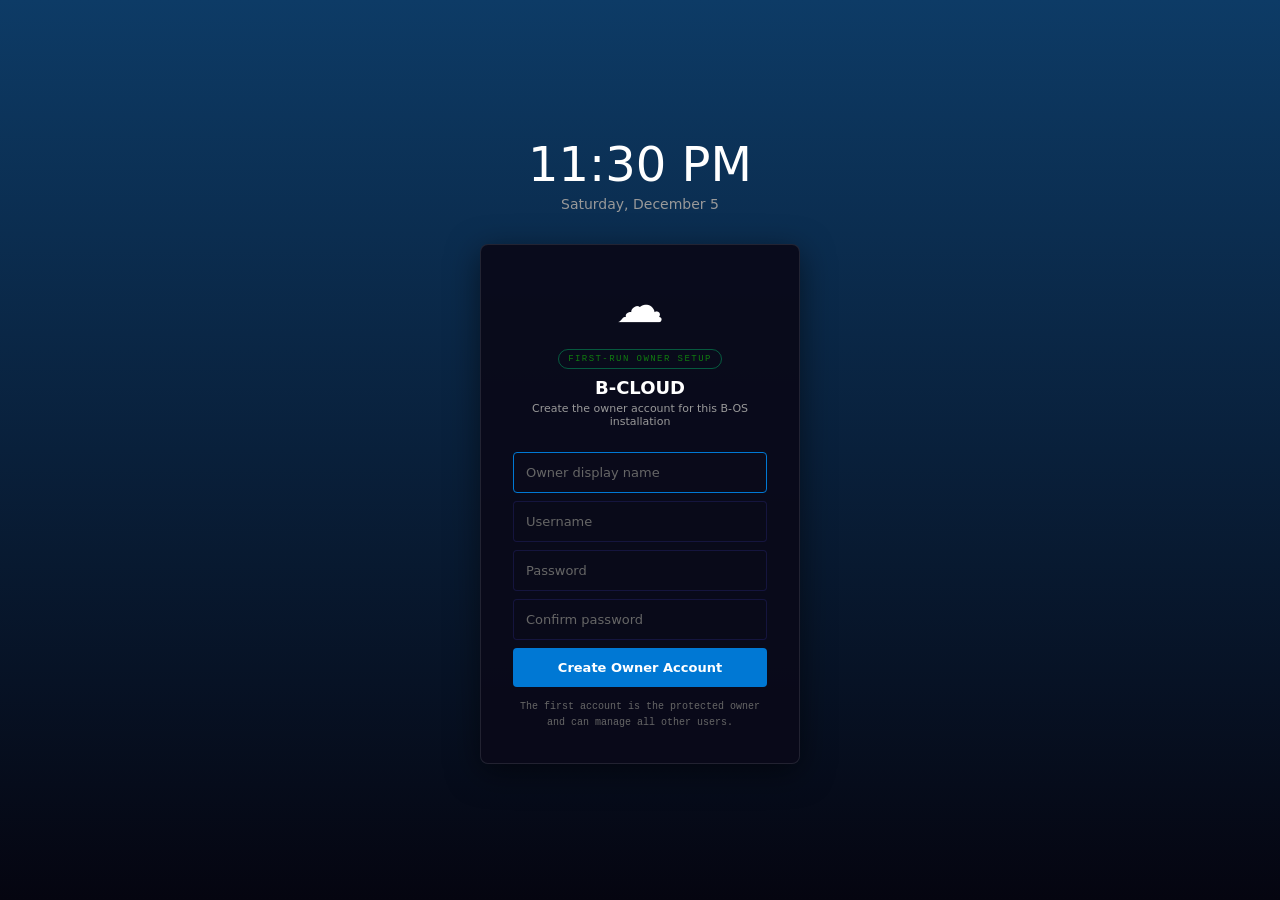
==== commit a7f7770c: "feat(auth): add owner bootstrap and startup login Ultraworked with [Sisyphus](https://github.com/cod" ====
--- a/os/index.html
+++ b/os/index.html
@@ -92,12 +92,16 @@
   <form id="loginBox">
     <div style="text-align:center;margin-bottom:24px;">
       <div class="lock-avatar">☁️</div>
+      <div id="loginModeBadge" class="login-mode-badge">SECURE LOGIN</div>
       <div class="lock-username">B-CLOUD</div>
       <div id="loginMsg" class="lock-subtitle">Sign in to your account</div>
     </div>
+    <input id="loginDisplayName" class="login-field setup-only" type="text" placeholder="Owner display name" autocomplete="name" maxlength="50">
     <input id="loginUser" class="login-field" type="text" placeholder="Username" autocomplete="username" autocapitalize="none" spellcheck="false">
     <input id="loginPass" class="login-field" type="password" placeholder="Password" autocomplete="current-password">
+    <input id="loginConfirm" class="login-field setup-only" type="password" placeholder="Confirm password" autocomplete="new-password">
     <button id="loginBtn" class="login-btn" type="submit">Unlock</button>
+    <div id="loginHint" class="login-hint">Use your B-OS account credentials.</div>
     <div id="loginError"></div>
   </form>
 </div>
--- a/os/css/os.css
+++ b/os/css/os.css
@@ -1406,6 +1406,22 @@
   margin-bottom: var(--sp-4);
 }
 
+.login-mode-badge {
+  display: inline-block;
+  padding: 4px 9px;
+  border: 1px solid rgba(0,240,255,0.25);
+  border-radius: 999px;
+  color: var(--cyan);
+  font-family: var(--font-mono);
+  font-size: 9px;
+  letter-spacing: 0.16em;
+}
+
+#loginOverlay.setup-mode .login-mode-badge {
+  color: var(--green);
+  border-color: rgba(0,255,136,0.32);
+}
+
 .lock-username {
   font-size: 18px;
   font-weight: 600;
@@ -1449,6 +1465,9 @@
 .login-field::placeholder {
   color: var(--text-dim);
 }
+
+.setup-only { display: none; }
+#loginOverlay.setup-mode .setup-only { display: block; }
 
 .login-btn {
   width: 100%;
@@ -1466,6 +1485,15 @@
 
 .login-btn:hover {
   background: #1a8bea;
+}
+
+.login-hint {
+  margin-top: var(--sp-3);
+  color: var(--text-dim);
+  font-family: var(--font-mono);
+  font-size: 10px;
+  line-height: 1.6;
+  text-align: center;
 }
 
 #loginError {
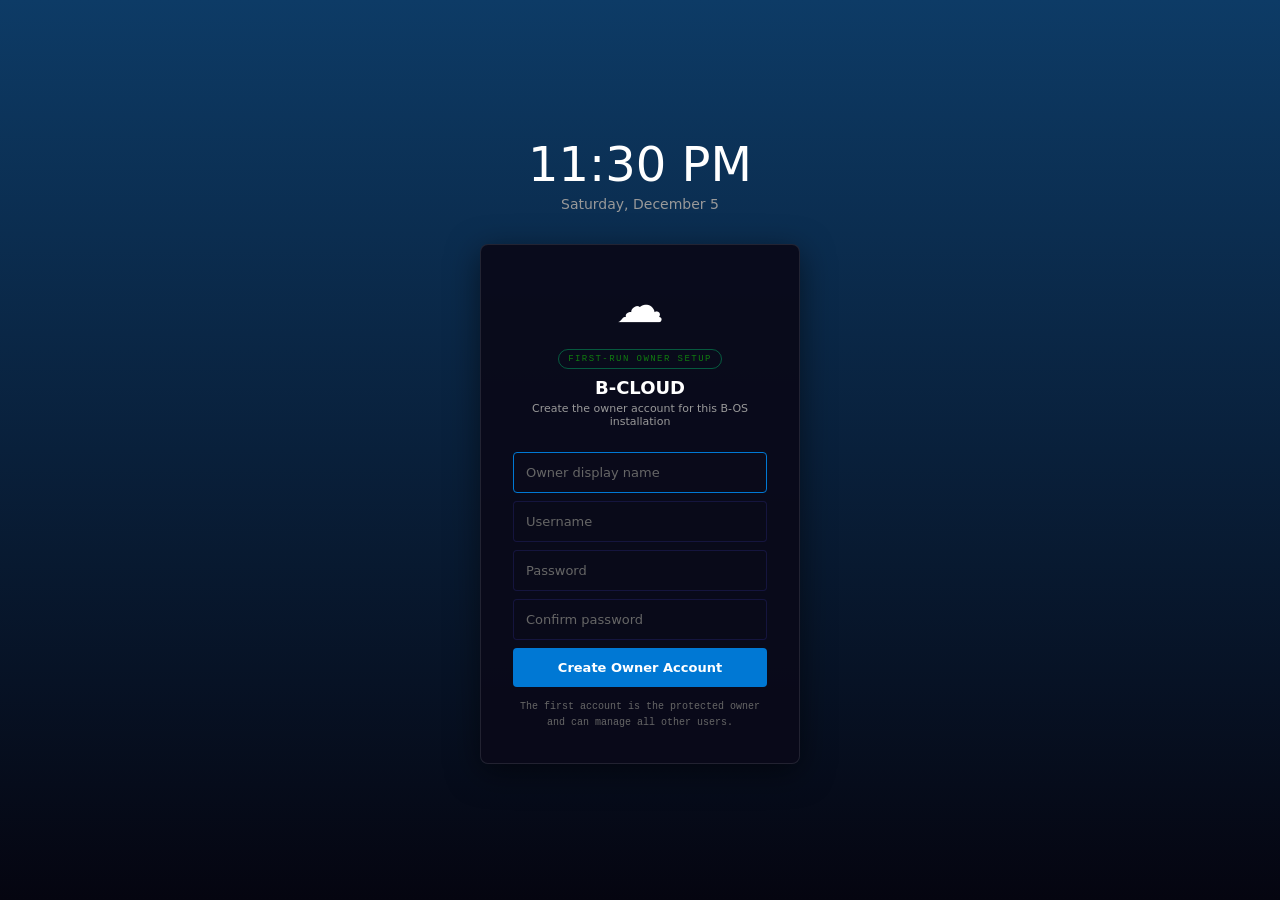
==== commit e6ba482c: "feat(os): add advanced desktop and AI tools Ultraworked with [Sisyphus](https://github.com/code-yeon" ====
--- a/os/index.html
+++ b/os/index.html
@@ -198,6 +198,7 @@
      APPS REGISTRY (loaded after BOS is defined)
      ═══════════════════════════════════════════════════ -->
 <script src="js/apps.js"></script>
+<script src="js/advanced-apps.js"></script>
 
 </body>
 </html>
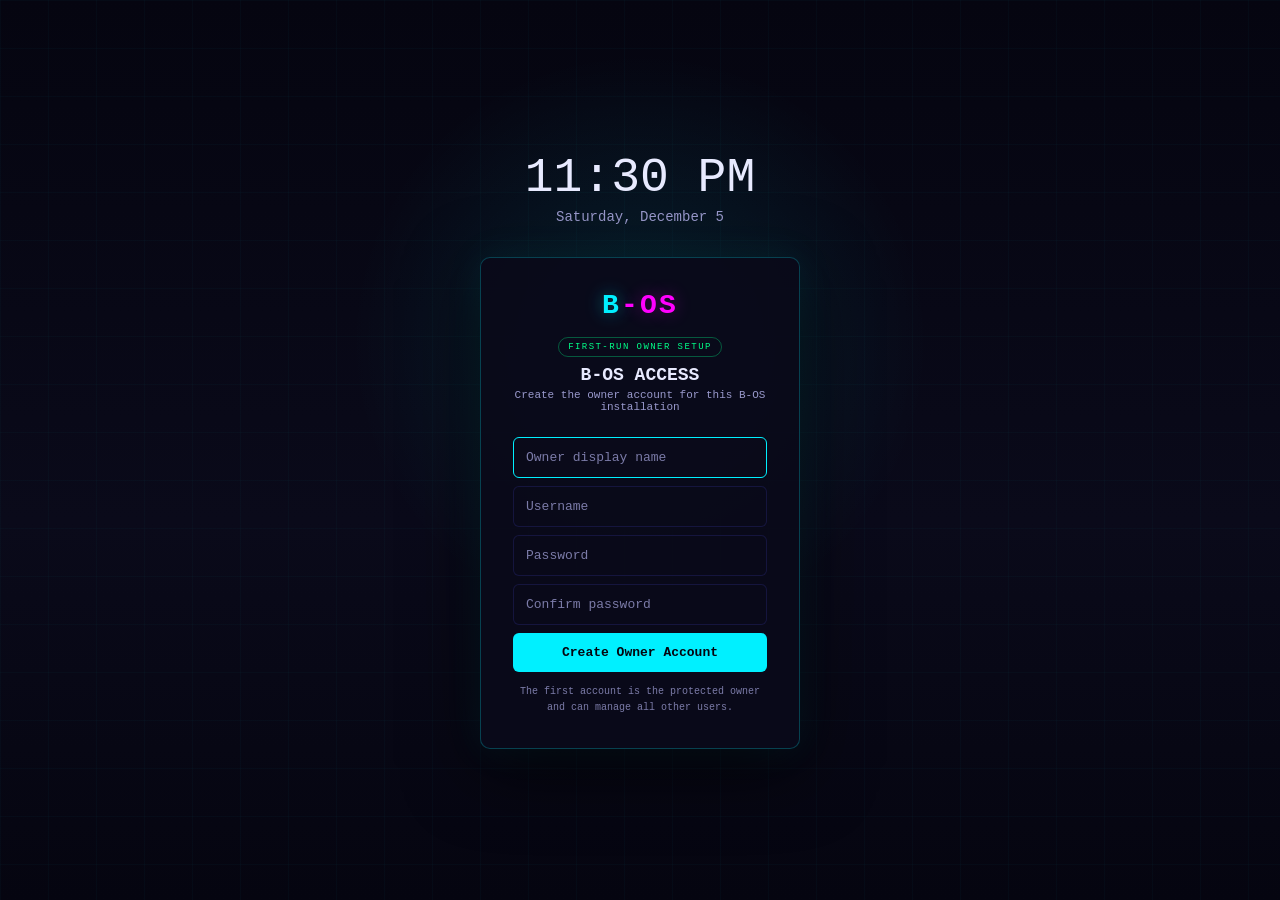
==== commit 705a2a5b: "style(os): align desktop shell with cyberpunk identity Ultraworked with [Sisyphus](https://github.co" ====
--- a/os/index.html
+++ b/os/index.html
@@ -3,13 +3,13 @@
 <head>
 <meta charset="UTF-8">
 <meta name="viewport" content="width=device-width, initial-scale=1.0">
-<meta name="theme-color" content="#202020">
+<meta name="theme-color" content="#050510">
 <meta name="mobile-web-app-capable" content="yes">
 <meta name="apple-mobile-web-app-capable" content="yes">
 <meta name="apple-mobile-web-app-status-bar-style" content="black-translucent">
 <meta name="apple-mobile-web-app-title" content="B-OS">
 <link rel="manifest" href="manifest.json">
-<title>B-OS Desktop</title>
+<title>B-OS — Cyberpunk Desktop</title>
 <link rel="stylesheet" href="css/os.css">
 </head>
 <body>
@@ -65,7 +65,7 @@
   <div id="confirmDialog" role="dialog" aria-modal="true" aria-labelledby="confirmTitle" aria-describedby="confirmDescription">
     <div class="dlg-icon">&#9211;</div>
     <div class="dlg-title" id="confirmTitle">Return to host OS?</div>
-    <div class="dlg-body" id="confirmDescription">This closes the B-OS app and returns you to Manjaro. Standard browser tabs may require manual confirmation.</div>
+    <div class="dlg-body" id="confirmDescription">This ends the B-OS session and returns you to the landing portal. Standard browser tabs may require manual confirmation.</div>
     <div class="dlg-actions">
       <button class="dlg-btn dlg-btn--yes" id="confirmYes">Yes, Exit</button>
       <button class="dlg-btn dlg-btn--no" id="confirmNo">Stay</button>
@@ -91,16 +91,16 @@
   </div>
   <form id="loginBox">
     <div style="text-align:center;margin-bottom:24px;">
-      <div class="lock-avatar">☁️</div>
-      <div id="loginModeBadge" class="login-mode-badge">SECURE LOGIN</div>
-      <div class="lock-username">B-CLOUD</div>
-      <div id="loginMsg" class="lock-subtitle">Sign in to your account</div>
+      <div class="lock-avatar" aria-hidden="true">B<span>-OS</span></div>
+      <div id="loginModeBadge" class="login-mode-badge">IDENTITY GATE</div>
+      <div class="lock-username">B-OS ACCESS</div>
+      <div id="loginMsg" class="lock-subtitle">Authenticate to enter your workspace</div>
     </div>
     <input id="loginDisplayName" class="login-field setup-only" type="text" placeholder="Owner display name" autocomplete="name" maxlength="50">
     <input id="loginUser" class="login-field" type="text" placeholder="Username" autocomplete="username" autocapitalize="none" spellcheck="false">
     <input id="loginPass" class="login-field" type="password" placeholder="Password" autocomplete="current-password">
     <input id="loginConfirm" class="login-field setup-only" type="password" placeholder="Confirm password" autocomplete="new-password">
-    <button id="loginBtn" class="login-btn" type="submit">Unlock</button>
+    <button id="loginBtn" class="login-btn" type="submit">ENTER B-OS</button>
     <div id="loginHint" class="login-hint">Use your B-OS account credentials.</div>
     <div id="loginError"></div>
   </form>
@@ -110,10 +110,10 @@
      TASKBAR
      ═══════════════════════════════════════════════════ -->
 <div id="taskbar">
-  <button id="startBtn" aria-label="Open Start menu" title="Start Menu">&#8862;</button>
+  <button id="startBtn" aria-label="Open B-OS command menu" title="B-OS Command Menu">B_</button>
   <div id="taskbarSearch">
     <span class="taskbar-search-icon">&#128269;</span>
-    <input id="searchInput" type="text" placeholder="Type to search..." autocomplete="off">
+    <input id="searchInput" type="text" placeholder="Search B-OS..." autocomplete="off">
   </div>
   <div id="taskbarWindows"></div>
   <div id="systemTray">
@@ -170,11 +170,11 @@
      ═══════════════════════════════════════════════════ -->
 <div id="startMenu">
   <div id="startMenuHeader">
-    <div class="menu-label">Applications</div>
+    <div class="menu-label">B-OS Applications</div>
   </div>
   <div id="startMenuApps"></div>
   <div id="startMenuFooter">
-    <span>B-OS v0.1</span>
+    <span>B-OS v0.1.0</span>
     <div class="startMenu-power-btn" id="startMenuPower" title="Power options">
       <span class="power-label">⏻ Power</span>
     </div>
--- a/os/css/os.css
+++ b/os/css/os.css
@@ -1,41 +1,41 @@
 /* ═══════════════════════════════════════════════════════
-   DESIGN SYSTEM — B-OS Windows Desktop Dark
+   DESIGN SYSTEM — B-OS Cyberpunk Desktop
    ═══════════════════════════════════════════════════════ */
 :root {
-  /* Core palette — Windows Desktop Dark */
-  --void:        #202020;
-  --abyss:       #2b2b2b;
-  --deep:        #333333;
-  --surface:     #2b2b2b;
-  --elevated:    #383838;
-
-  /* Accent colors — Windows Blue */
-  --cyan:        #0078d4;
-  --cyan-dim:    #0078d466;
-  --cyan-ghost:  #0078d418;
-  --magenta:     #0078d4;
-  --magenta-dim: #0078d455;
-  --magenta-ghost:#0078d412;
-  --green:       #107c10;
-  --green-dim:   #107c1044;
-  --amber:       #ffb900;
-  --amber-dim:   #ffb90044;
-  --red:         #e81123;
-  --red-dim:     #e8112344;
+  /* Core palette — shared with the B-OS portal */
+  --void:        #050510;
+  --abyss:       #0a0a1a;
+  --deep:        #0d0d24;
+  --surface:     #111130;
+  --elevated:    #181848;
+
+  /* Neon accents */
+  --cyan:        #00f0ff;
+  --cyan-dim:    #00f0ff66;
+  --cyan-ghost:  #00f0ff18;
+  --magenta:     #ff00ff;
+  --magenta-dim: #ff00ff55;
+  --magenta-ghost:#ff00ff12;
+  --green:       #00ff88;
+  --green-dim:   #00ff8844;
+  --amber:       #ffaa00;
+  --amber-dim:   #ffaa0044;
+  --red:         #ff3355;
+  --red-dim:     #ff335544;
 
   /* Taskbar specific */
-  --taskbar-bg:  #191919;
-  --tray-bg:     #1e1e1e;
-  --menu-bg:     #202020;
-  --hover-bg:    rgba(255,255,255,0.08);
-  --active-bg:   rgba(255,255,255,0.10);
-  --border-subtle: rgba(255,255,255,0.06);
-  --border-med:  rgba(255,255,255,0.10);
+  --taskbar-bg:  rgba(5,5,16,0.9);
+  --tray-bg:     rgba(10,10,26,0.97);
+  --menu-bg:     rgba(10,10,26,0.97);
+  --hover-bg:    rgba(0,240,255,0.08);
+  --active-bg:   rgba(0,240,255,0.13);
+  --border-subtle: rgba(0,240,255,0.08);
+  --border-med:  rgba(0,240,255,0.18);
 
   /* Text */
-  --text-bright: #ffffff;
-  --text-mid:    #999999;
-  --text-dim:    #666666;
+  --text-bright: #e8eaff;
+  --text-mid:    #9999cc;
+  --text-dim:    #7b7ba8;
   --text-base:   13px;
 
   /* Spacing (4px grid) */
@@ -45,16 +45,16 @@
 
   /* Typography */
   --font-mono:    'Consolas', 'SF Mono', 'Fira Code', 'Courier New', monospace;
-  --font-display: 'Segoe UI', system-ui, -apple-system, 'Helvetica Neue', sans-serif;
-
-  /* Radii — Windows 11 style */
-  --r-sm: 2px;
-  --r-md: 4px;
-  --r-lg: 8px;
-
-  /* Glows — Subtle */
-  --glow-cyan:    0 0 8px var(--cyan-dim);
-  --glow-magenta: 0 0 8px var(--magenta-dim);
+  --font-display: 'Consolas', 'SF Mono', 'Fira Code', 'Courier New', monospace;
+
+  /* Compact terminal-inspired geometry */
+  --r-sm: 3px;
+  --r-md: 6px;
+  --r-lg: 10px;
+
+  /* Atmospheric glows */
+  --glow-cyan:    0 0 18px var(--cyan-dim), 0 0 48px var(--cyan-ghost);
+  --glow-magenta: 0 0 18px var(--magenta-dim), 0 0 48px var(--magenta-ghost);
 
   /* Transitions */
   --ease-out: cubic-bezier(0.22, 1, 0.36, 1);
@@ -88,9 +88,10 @@
   user-select: text;
 }
 
-::-moz-selection { background: var(--cyan); color: #fff; }
+::selection,
+::-moz-selection {
   background: var(--cyan);
-  color: #fff;
+  color: var(--void);
 }
 
 /* ═══════════════════════════════════════════════════════
@@ -201,7 +202,7 @@
 }
 
 /* ═══════════════════════════════════════════════════════
-   DESKTOP BACKGROUND — Clean Windows wallpaper
+   DESKTOP BACKGROUND — Cyberpunk atmosphere
    ═══════════════════════════════════════════════════════ */
 #desktop {
   position: fixed;
@@ -218,7 +219,10 @@
 #desktopWallpaper {
   position: absolute;
   inset: 0;
-  background: linear-gradient(180deg, #0d3b66 0%, #142850 40%, #0a1628 100%);
+  background:
+    radial-gradient(ellipse 80% 60% at 18% 24%, rgba(0,240,255,0.06), transparent 58%),
+    radial-gradient(ellipse 70% 70% at 86% 82%, rgba(255,0,255,0.045), transparent 60%),
+    linear-gradient(180deg, #050510 0%, #0a0a1a 52%, #0d0d24 100%);
 }
 
 #desktopWallpaper.wp-particles {
@@ -293,7 +297,7 @@
   z-index: 0;
   bottom: -15%;
   right: -10%;
-  background: radial-gradient(circle, rgba(0,120,212,0.06) 0%, transparent 70%);
+  background: radial-gradient(circle, var(--magenta-ghost) 0%, transparent 70%);
   animation: orbFloat 25s ease-in-out infinite alternate;
 }
 
@@ -330,6 +334,7 @@
 
 .desktop-icon:hover {
   background: var(--hover-bg);
+  box-shadow: inset 0 0 0 1px var(--cyan-ghost), 0 0 18px var(--cyan-ghost);
 }
 
 .desktop-icon:active {
@@ -344,13 +349,14 @@
   justify-content: center;
   font-size: 22px;
   border-radius: var(--r-sm);
-  background: rgba(255,255,255,0.05);
+  background: linear-gradient(145deg, rgba(0,240,255,0.1), rgba(255,0,255,0.05));
   border: 1px solid var(--border-med);
   transition: border-color 0.2s;
 }
 
 .desktop-icon:hover .icon-glyph {
-  border-color: var(--cyan-dim);
+  border-color: var(--cyan);
+  box-shadow: var(--glow-cyan);
 }
 
 .desktop-icon .icon-label {
@@ -470,11 +476,12 @@
 
 #confirmDialog .dlg-btn--yes {
   background: var(--cyan);
-  color: #fff;
+  color: var(--void);
 }
 
 #confirmDialog .dlg-btn--yes:hover {
-  background: #1a8bea;
+  background: var(--text-bright);
+  box-shadow: var(--glow-cyan);
 }
 
 #confirmDialog .dlg-btn--no {
@@ -483,12 +490,12 @@
 }
 
 #confirmDialog .dlg-btn--no:hover {
-  background: #444;
-  color: var(--text-bright);
-}
-
-/* ═══════════════════════════════════════════════════════
-   WINDOW MANAGER — Windows 11 style
+  background: var(--surface);
+  color: var(--text-bright);
+}
+
+/* ═══════════════════════════════════════════════════════
+   WINDOW MANAGER — Neon terminal chrome
    ═══════════════════════════════════════════════════════ */
 #windowContainer {
   position: absolute;
@@ -502,9 +509,9 @@
   display: flex;
   flex-direction: column;
   background: var(--void);
-  border: 1px solid var(--border-med);
+  border: 1px solid rgba(0,240,255,0.2);
   border-radius: var(--r-lg);
-  box-shadow: 0 8px 32px rgba(0,0,0,0.4);
+  box-shadow: 0 18px 64px rgba(0,0,0,0.66), 0 0 24px rgba(0,240,255,0.035);
   pointer-events: auto;
   overflow: hidden;
   transition: border-color 0.2s, box-shadow 0.2s;
@@ -545,24 +552,24 @@
 
 .bos-window.focused {
   border-color: var(--cyan);
-  box-shadow: 0 8px 32px rgba(0,0,0,0.5);
-}
-
-/* Title bar — Windows 11 style */
+  box-shadow: 0 20px 70px rgba(0,0,0,0.72), 0 0 24px var(--cyan-ghost);
+}
+
+/* Title bar — luminous command strip */
 .win-titlebar {
   display: flex;
   align-items: center;
   gap: var(--sp-2);
   height: 32px;
   padding: 0 var(--sp-3);
-  background: var(--surface);
+  background: linear-gradient(90deg, rgba(17,17,48,0.98), rgba(10,10,26,0.98));
   border-bottom: 1px solid var(--border-subtle);
   flex-shrink: 0;
   cursor: default;
 }
 
 .bos-window.focused .win-titlebar {
-  background: var(--surface);
+  background: linear-gradient(90deg, rgba(0,240,255,0.1), rgba(17,17,48,0.98) 24%, rgba(255,0,255,0.05));
 }
 
 .win-titlebar-icon {
@@ -572,7 +579,8 @@
 
 .win-titlebar-title {
   font-size: 12px;
-  font-weight: 400;
+  font-weight: 600;
+  letter-spacing: 0.04em;
   color: var(--text-dim);
   flex: 1;
   overflow: hidden;
@@ -584,7 +592,7 @@
   color: var(--text-bright);
 }
 
-/* Window controls — Windows 11 style */
+/* Window controls */
 .win-controls {
   display: flex;
   flex-shrink: 0;
@@ -640,7 +648,7 @@
 .win-resize.sw { bottom: -3px; left: -3px; width: 12px; height: 12px; cursor: sw-resize; }
 
 /* ═══════════════════════════════════════════════════════
-   TASKBAR — Windows 10/11 style
+   TASKBAR — B-OS command dock
    ═══════════════════════════════════════════════════════ */
 #taskbar {
   position: fixed;
@@ -655,7 +663,8 @@
   gap: var(--sp-2);
   background: var(--taskbar-bg);
   backdrop-filter: blur(20px);
-  border-top: 1px solid var(--border-subtle);
+  border-top: 1px solid rgba(0,240,255,0.22);
+  box-shadow: 0 -8px 32px rgba(0,0,0,0.36), 0 -1px 18px var(--cyan-ghost);
   opacity: 0;
   transition: opacity 0.5s var(--ease-out);
 }
@@ -672,7 +681,7 @@
   border-radius: var(--r-sm);
   border: none;
   background: transparent;
-  color: var(--text-bright);
+  color: var(--cyan);
   cursor: pointer;
   font-size: 16px;
   font-weight: 700;
@@ -683,6 +692,7 @@
 
 #startBtn:hover {
   background: var(--hover-bg);
+  text-shadow: 0 0 12px var(--cyan);
 }
 
 #startBtn.active {
@@ -811,7 +821,7 @@
 }
 
 /* ═══════════════════════════════════════════════════════
-   SYSTEM TRAY — Windows-style right section
+   SYSTEM TRAY — live system telemetry
    ═══════════════════════════════════════════════════════ */
 #systemTray {
   display: flex;
@@ -1082,7 +1092,7 @@
 
 .cal-grid div.cal-today {
   background: var(--cyan);
-  color: #fff;
+  color: var(--void);
   border-radius: var(--r-sm);
 }
 
@@ -1159,7 +1169,8 @@
 
 .alt-tab-item.selected {
   border-color: var(--cyan);
-  background: rgba(0,120,212,0.15);
+  background: var(--cyan-ghost);
+  box-shadow: var(--glow-cyan);
 }
 
 /* ═══════════════════════════════════════════════════════
@@ -1380,7 +1391,12 @@
   position: fixed;
   inset: 0;
   z-index: 99999;
-  background: linear-gradient(180deg, #0d3b66, #050510);
+  background:
+    linear-gradient(rgba(0,240,255,0.025) 1px, transparent 1px),
+    linear-gradient(90deg, rgba(0,240,255,0.025) 1px, transparent 1px),
+    radial-gradient(circle at 50% 38%, rgba(0,240,255,0.11), transparent 34%),
+    linear-gradient(180deg, #050510, #0a0a1a 58%, #050510);
+  background-size: 48px 48px, 48px 48px, 100% 100%, 100% 100%;
   flex-direction: column;
   align-items: center;
   justify-content: center;
@@ -1390,7 +1406,7 @@
 
 .lock-time {
   font-size: 48px;
-  color: #fff;
+  color: var(--text-bright);
   font-weight: 200;
   font-family: var(--font-display);
 }
@@ -1402,8 +1418,18 @@
 }
 
 .lock-avatar {
-  font-size: 48px;
+  font-family: var(--font-display);
+  font-size: 28px;
+  font-weight: 700;
+  letter-spacing: 0.08em;
+  color: var(--cyan);
+  text-shadow: var(--glow-cyan);
   margin-bottom: var(--sp-4);
+}
+
+.lock-avatar span {
+  color: var(--magenta);
+  text-shadow: var(--glow-magenta);
 }
 
 .login-mode-badge {
@@ -1437,11 +1463,11 @@
 
 #loginBox {
   background: rgba(10,10,26,0.95);
-  border: 1px solid var(--border-med);
+  border: 1px solid rgba(0,240,255,0.24);
   border-radius: var(--r-lg);
   padding: var(--sp-8);
   width: 320px;
-  box-shadow: 0 8px 32px rgba(0,0,0,0.5);
+  box-shadow: 0 20px 72px rgba(0,0,0,0.65), 0 0 36px var(--cyan-ghost);
 }
 
 .login-field {
@@ -1473,7 +1499,7 @@
   width: 100%;
   padding: var(--sp-3);
   background: var(--cyan);
-  color: #fff;
+  color: var(--void);
   border: none;
   border-radius: var(--r-md);
   cursor: pointer;
@@ -1484,7 +1510,8 @@
 }
 
 .login-btn:hover {
-  background: #1a8bea;
+  background: var(--text-bright);
+  box-shadow: var(--glow-cyan);
 }
 
 .login-hint {
@@ -1505,7 +1532,7 @@
 }
 
 /* ═══════════════════════════════════════════════════════
-   START MENU — Windows 11 style with power section
+   START MENU — application command palette
    ═══════════════════════════════════════════════════════ */
 #startMenu {
   position: fixed;
@@ -1514,11 +1541,11 @@
   transform: translateX(-50%);
   width: 420px;
   max-height: 500px;
-  background: rgba(32,32,32,0.98);
+  background: var(--menu-bg);
   backdrop-filter: blur(24px);
-  border: 1px solid var(--border-med);
+  border: 1px solid rgba(0,240,255,0.24);
   border-radius: var(--r-lg);
-  box-shadow: 0 16px 64px rgba(0,0,0,0.5);
+  box-shadow: 0 18px 72px rgba(0,0,0,0.7), 0 0 28px var(--cyan-ghost);
   z-index: 900;
   display: none;
   flex-direction: column;
@@ -1543,6 +1570,9 @@
   font-size: 13px;
   font-weight: 600;
   color: var(--text-bright);
+  font-family: var(--font-mono);
+  letter-spacing: 0.12em;
+  text-transform: uppercase;
 }
 
 /* Start menu app list */
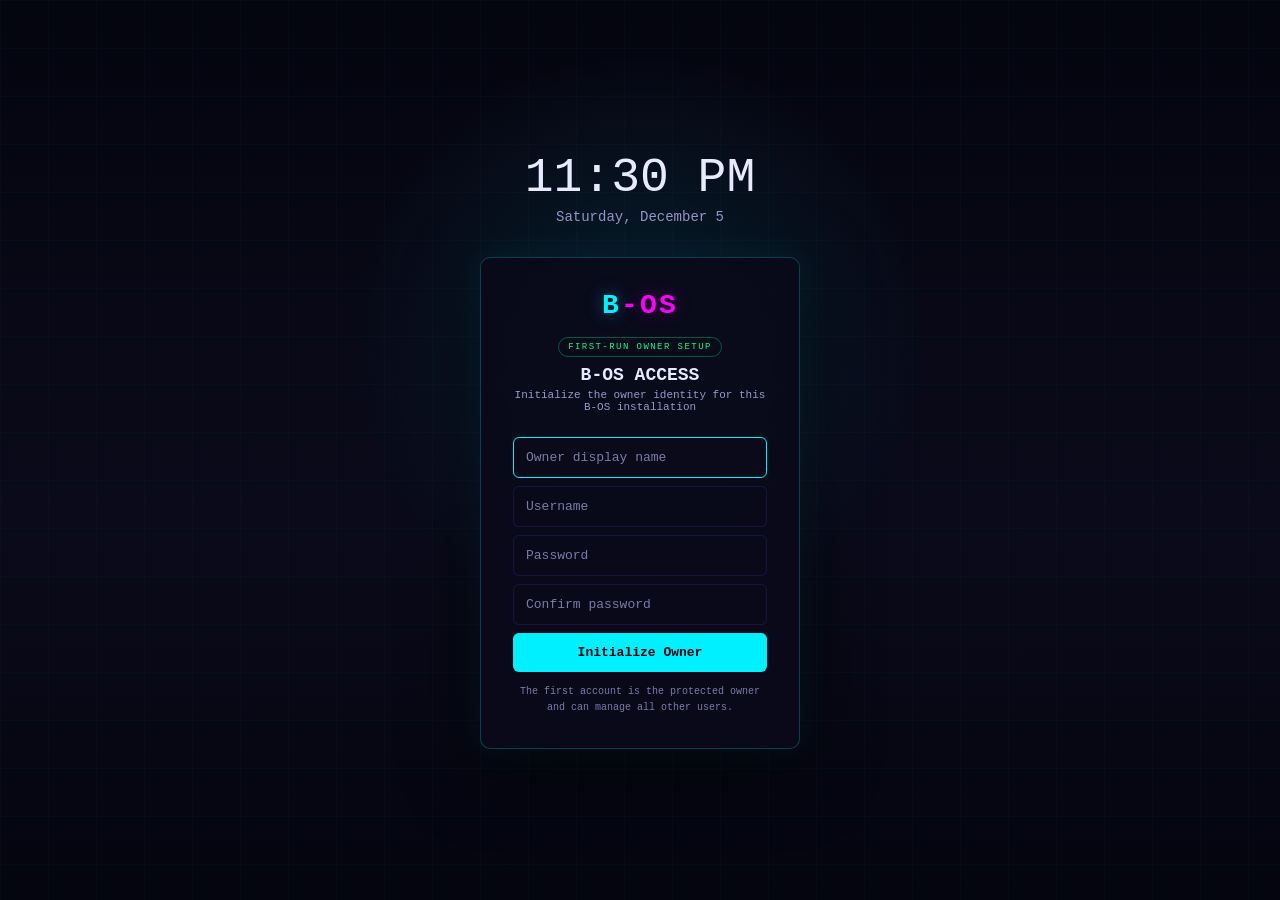
==== commit 88b55e5b: "fix(api): improve offline connection handling Ultraworked with [Sisyphus](https://github.com/code-ye" ====
--- a/os/index.html
+++ b/os/index.html
@@ -11,6 +11,15 @@
 <link rel="manifest" href="manifest.json">
 <title>B-OS — Cyberpunk Desktop</title>
 <link rel="stylesheet" href="css/os.css">
+<script>
+window.addEventListener('error', function(event) {
+  console.error('B-OS error:', event.error || event.message);
+});
+
+window.addEventListener('unhandledrejection', function(event) {
+  console.error('B-OS promise error:', event.reason);
+});
+</script>
 </head>
 <body>
 
